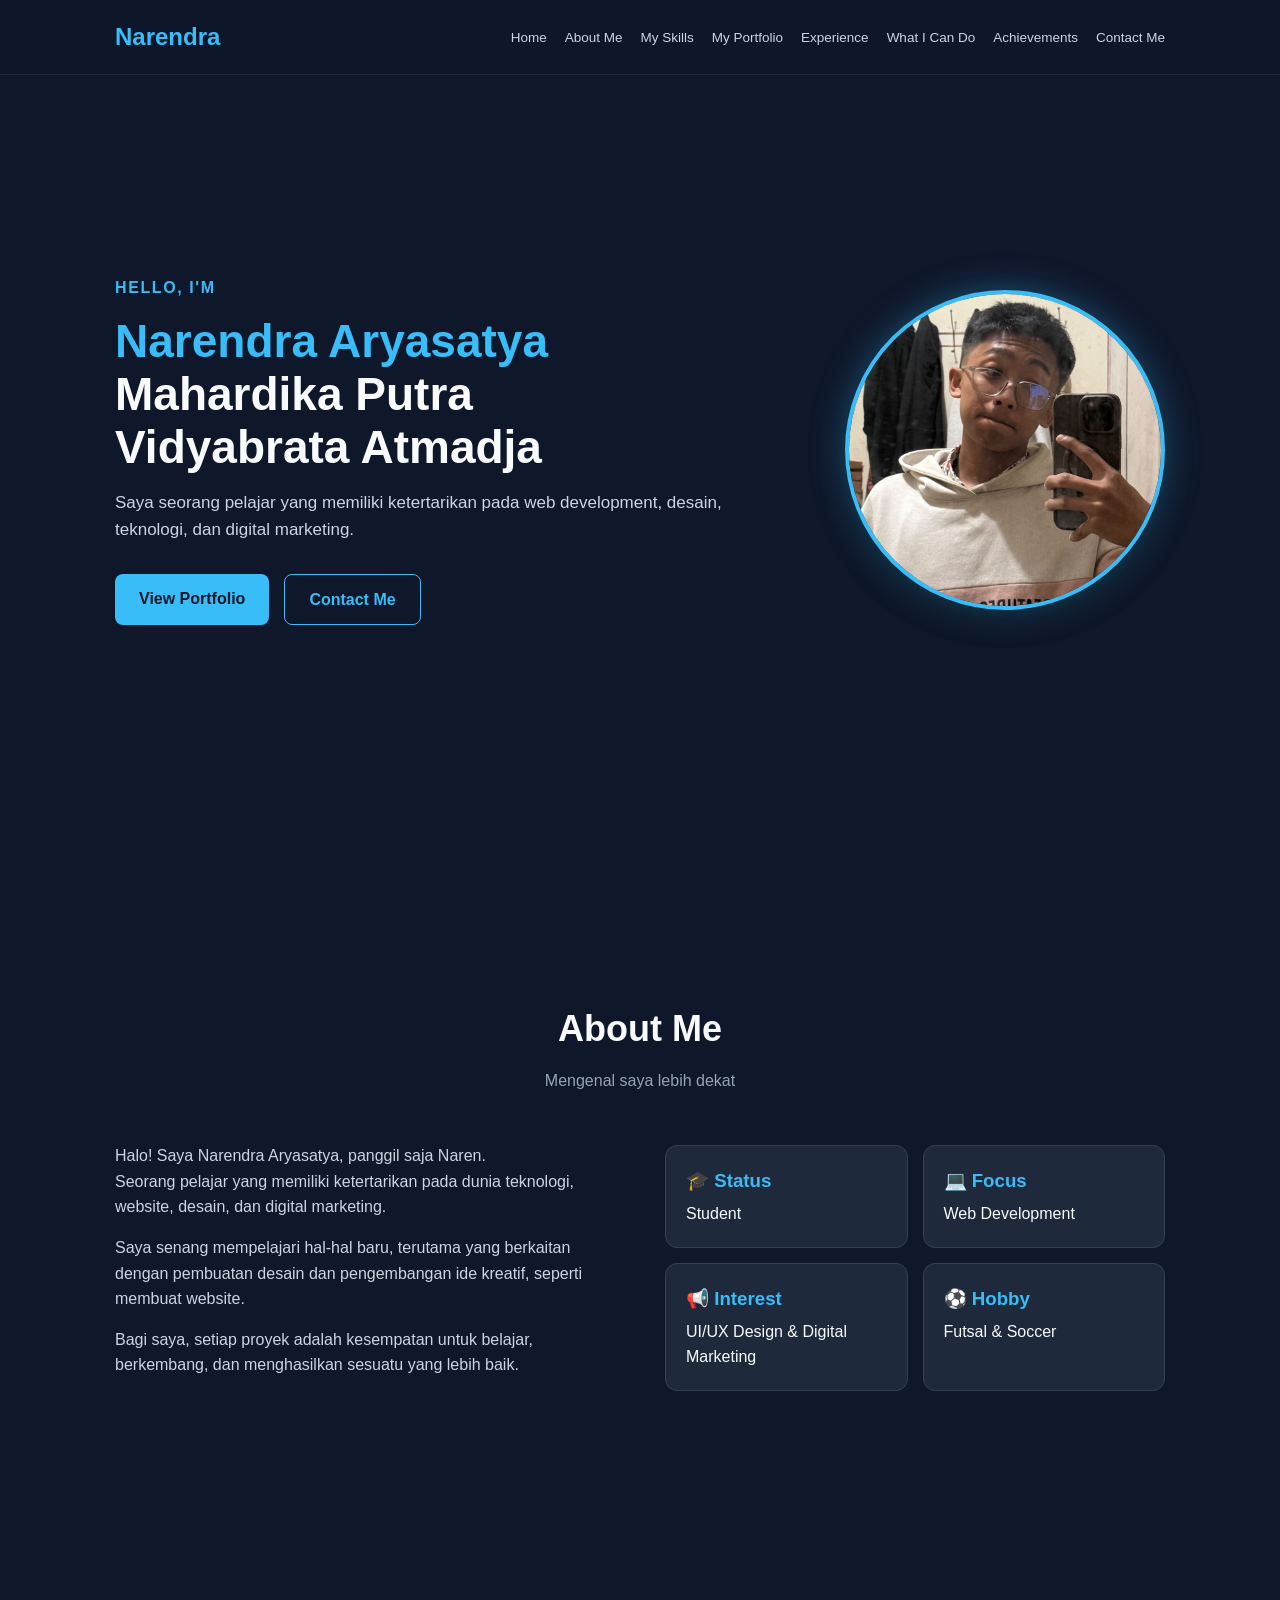
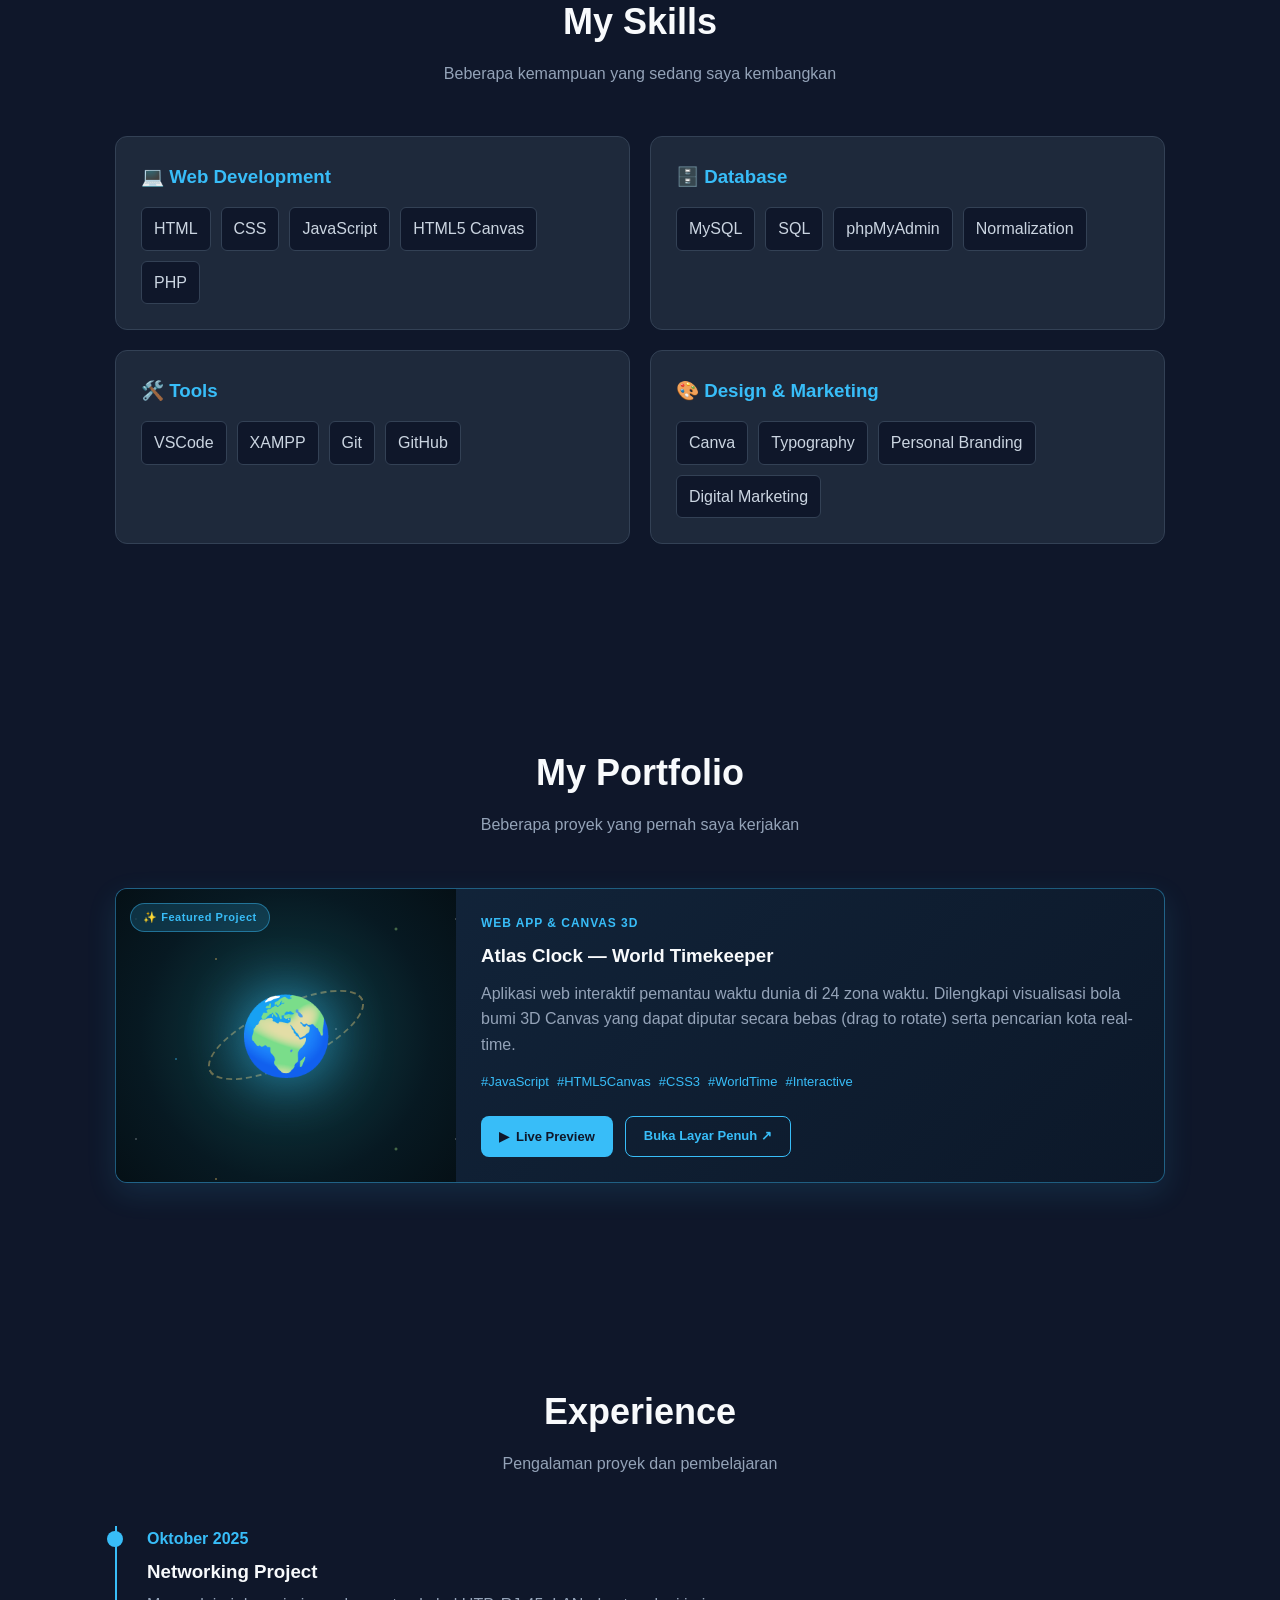
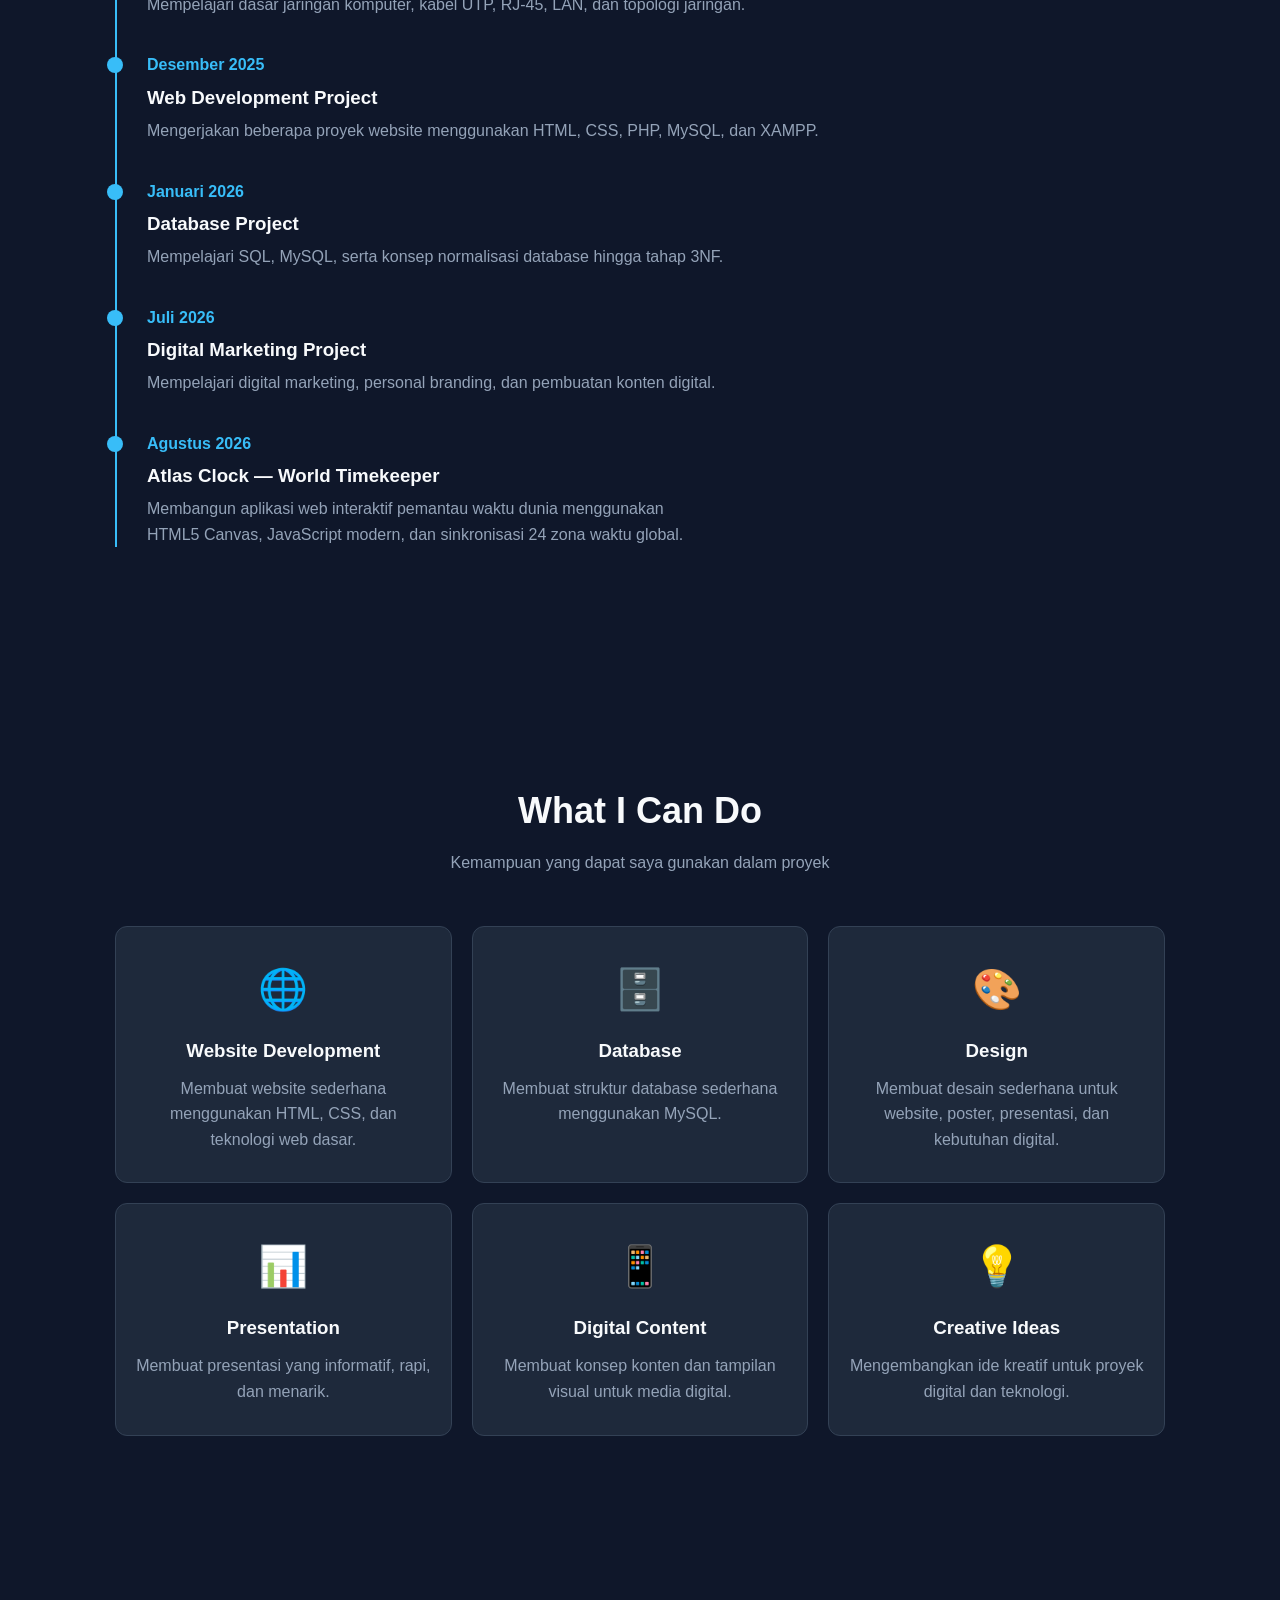
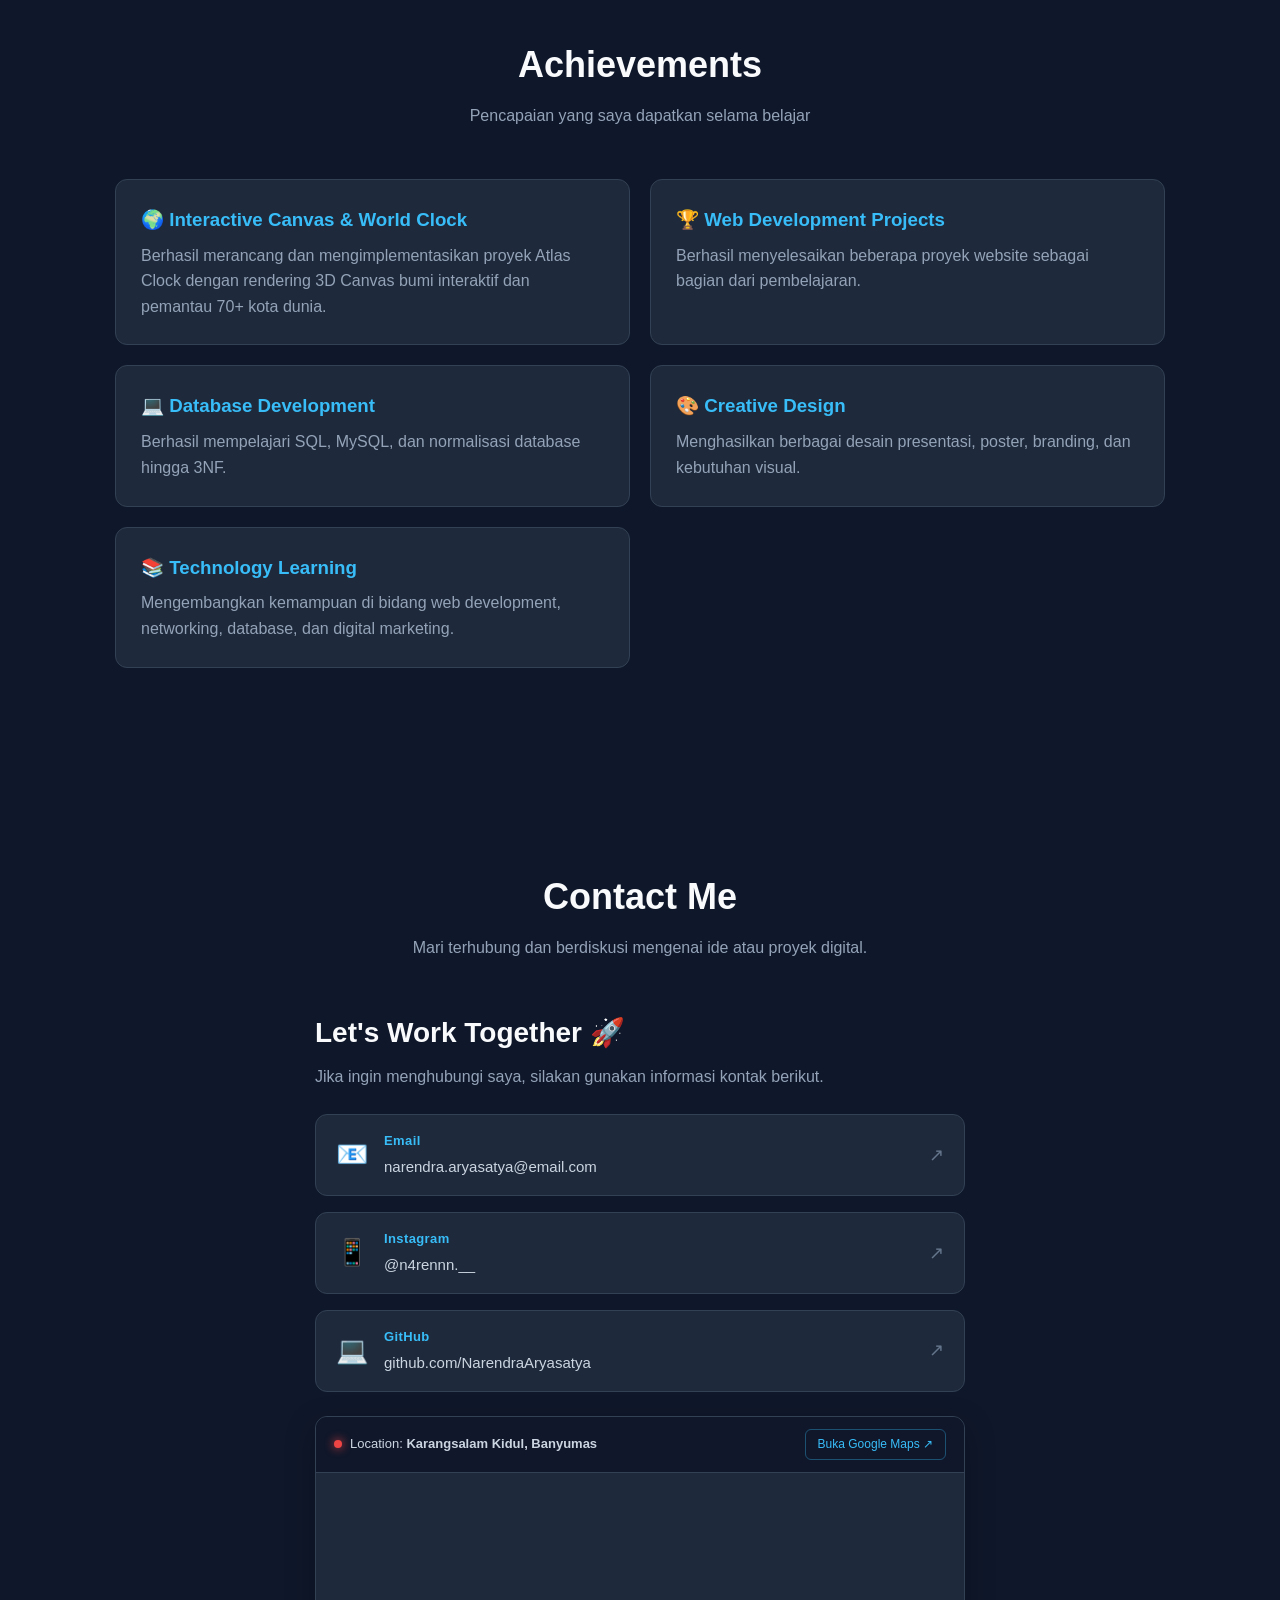
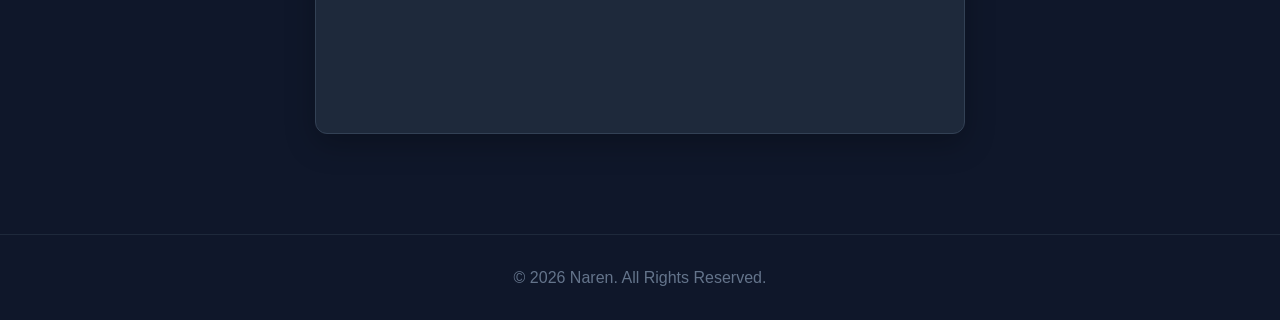
==== index.html @ a839ea4d "Upload website" ====
<!DOCTYPE html>
<html lang="id">

<head>
    <meta charset="UTF-8">
    <meta name="viewport" content="width=device-width, initial-scale=1.0">

    <title>Narendra | Portfolio</title>

    <!-- CSS -->
    <link rel="stylesheet" href="style.css">
</head>

<body>

    <!-- NAVBAR -->
    <header>
        <nav>
            <div class="logo">Narendra</div>

            <ul class="nav-links">
                <li><a href="#home">Home</a></li>
                <li><a href="#about">About Me</a></li>
                <li><a href="#skills">My Skills</a></li>
                <li><a href="#portfolio">My Portfolio</a></li>
                <li><a href="#experience">Experience</a></li>
                <li><a href="#services">What I Can Do</a></li>
                <li><a href="#achievements">Achievements</a></li>
                <li><a href="#contact">Contact Me</a></li>
            </ul>
        </nav>
    </header>


    <!-- HOME -->
    <section id="home">

        <div class="home-container">

            <div class="home-content">

                <span>HELLO, I'M</span>

                <h1>
                    <strong>Narendra Aryasatya</strong><br>
                    Mahardika Putra<br>
                    Vidyabrata Atmadja
                </h1>

                <p>
                    Saya seorang pelajar yang memiliki ketertarikan
                    pada web development, desain, teknologi,
                    dan digital marketing.
                </p>

                <div class="buttons">

                    <a href="#portfolio" class="btn btn-primary">
                        View Portfolio
                    </a>

                    <a href="#contact" class="btn btn-outline">
                        Contact Me
                    </a>

                </div>

            </div>

            <div class="home-image">
                <div class="image-wrapper">
                    <img src="narennn.jpeg" alt="Foto Profil Narendra Aryasatya" class="profile-photo">
                    <div class="photo-glow"></div>
                </div>
            </div>

        </div>

    </section>


    <!-- ABOUT ME -->
    <section id="about">

        <div class="section-title">
            <h2>About Me</h2>
            <p>Mengenal saya lebih dekat</p>
        </div>

        <div class="about-container">

            <div class="about-text">

                <p>
                    Halo! Saya Narendra Aryasatya, panggil saja Naren.<br>
                    Seorang pelajar yang
                    memiliki ketertarikan pada dunia teknologi,
                    website, desain, dan digital marketing.
                </p>

                <p>
                    Saya senang mempelajari hal-hal baru,
                    terutama yang berkaitan dengan pembuatan
                    desain dan pengembangan ide kreatif,
                    seperti membuat website.
                </p>

                <p>
                    Bagi saya, setiap proyek adalah kesempatan
                    untuk belajar, berkembang, dan menghasilkan
                    sesuatu yang lebih baik.
                </p>

            </div>

            <div class="about-info">

                <div class="info-card">
                    <h3>🎓 Status</h3>
                    <p>Student</p>
                </div>

                <div class="info-card">
                    <h3>💻 Focus</h3>
                    <p>Web Development</p>
                </div>

                <div class="info-card">
                    <h3>📢 Interest</h3>
                    <p>UI/UX Design & Digital Marketing</p>
                </div>

                <div class="info-card">
                    <h3>⚽ Hobby</h3>
                    <p>Futsal & Soccer</p>
                </div>

            </div>

        </div>

    </section>


    <!-- SKILLS -->
    <section id="skills">

        <div class="section-title">
            <h2>My Skills</h2>
            <p>Beberapa kemampuan yang sedang saya kembangkan</p>
        </div>

        <div class="skills-grid">

            <div class="skill-card">
                <h3>💻 Web Development</h3>

                <div class="skill-list">
                    <span class="skill">HTML</span>
                    <span class="skill">CSS</span>
                    <span class="skill">JavaScript</span>
                    <span class="skill">HTML5 Canvas</span>
                    <span class="skill">PHP</span>
                </div>
            </div>

            <div class="skill-card">
                <h3>🗄️ Database</h3>

                <div class="skill-list">
                    <span class="skill">MySQL</span>
                    <span class="skill">SQL</span>
                    <span class="skill">phpMyAdmin</span>
                    <span class="skill">Normalization</span>
                </div>
            </div>

            <div class="skill-card">
                <h3>🛠️ Tools</h3>

                <div class="skill-list">
                    <span class="skill">VSCode</span>
                    <span class="skill">XAMPP</span>
                    <span class="skill">Git</span>
                    <span class="skill">GitHub</span>
                </div>
            </div>

            <div class="skill-card">
                <h3>🎨 Design & Marketing</h3>

                <div class="skill-list">
                    <span class="skill">Canva</span>
                    <span class="skill">Typography</span>
                    <span class="skill">Personal Branding</span>
                    <span class="skill">Digital Marketing</span>
                </div>
            </div>

        </div>

    </section>


    <!-- PORTFOLIO -->
    <section id="portfolio">

        <div class="section-title">
            <h2>My Portfolio</h2>
            <p>Beberapa proyek yang pernah saya kerjakan</p>
        </div>

        <div class="portfolio-grid">

            <div class="project-card featured-project">

                <div class="project-badge">✨ Featured Project</div>

                <div class="project-image globe-preview">
                    <div class="globe-stars"></div>
                    <div class="globe-orb">🌍</div>
                    <div class="globe-ring"></div>
                </div>

                <div class="project-content">

                    <div class="project-meta-pill">Web App & Canvas 3D</div>

                    <h3>Atlas Clock — World Timekeeper</h3>

                    <p>
                        Aplikasi web interaktif pemantau waktu dunia di 24 zona waktu. Dilengkapi visualisasi bola bumi
                        3D Canvas yang dapat diputar secara bebas (drag to rotate) serta pencarian kota real-time.
                    </p>

                    <div class="tags">
                        <span class="tag">#JavaScript</span>
                        <span class="tag">#HTML5Canvas</span>
                        <span class="tag">#CSS3</span>
                        <span class="tag">#WorldTime</span>
                        <span class="tag">#Interactive</span>
                    </div>

                    <div class="project-actions">
                        <button type="button" class="btn btn-sm btn-primary open-preview-btn"
                            data-url="projects/atlas-clock/index.html">
                            <span>▶</span> Live Preview
                        </button>
                        <a href="projects/atlas-clock/index.html" target="_blank" class="btn btn-sm btn-outline">
                            Buka Layar Penuh ↗
                        </a>
                    </div>

                </div>

            </div>

        </div>

    </section>


    <!-- EXPERIENCE -->
    <section id="experience">

        <div class="section-title">
            <h2>Experience</h2>
            <p>Pengalaman proyek dan pembelajaran</p>
        </div>

        <div class="timeline">

            <div class="timeline-item">

                <span>Oktober 2025</span>

                <h3>Networking Project</h3>

                <p>
                    Mempelajari dasar jaringan komputer,
                    kabel UTP, RJ-45, LAN, dan topologi
                    jaringan.
                </p>

            </div>


            <div class="timeline-item">

                <span>Desember 2025</span>

                <h3>Web Development Project</h3>

                <p>
                    Mengerjakan beberapa proyek website
                    menggunakan HTML, CSS, PHP, MySQL,
                    dan XAMPP.
                </p>

            </div>

            <div class="timeline-item">

                <span>Januari 2026</span>

                <h3>Database Project</h3>

                <p>
                    Mempelajari SQL, MySQL, serta konsep
                    normalisasi database hingga tahap 3NF.
                </p>

            </div>

            <div class="timeline-item">

                <span>Juli 2026</span>

                <h3>Digital Marketing Project</h3>

                <p>
                    Mempelajari digital marketing,
                    personal branding, dan pembuatan
                    konten digital.
                </p>

            </div>

            <div class="timeline-item">

                <span>Agustus 2026</span>

                <h3>Atlas Clock — World Timekeeper</h3>

                <p>
                    Membangun aplikasi web interaktif pemantau waktu dunia menggunakan<br>
                    HTML5 Canvas, JavaScript modern,
                    dan sinkronisasi 24 zona waktu global.
                </p>

            </div>

        </div>

    </section>


    <!-- SERVICES -->
    <section id="services">

        <div class="section-title">
            <h2>What I Can Do</h2>
            <p>Kemampuan yang dapat saya gunakan dalam proyek</p>
        </div>

        <div class="services-grid">

            <div class="service-card">
                <div class="service-icon">🌐</div>
                <h3>Website Development</h3>

                <p>
                    Membuat website sederhana menggunakan
                    HTML, CSS, dan teknologi web dasar.
                </p>
            </div>

            <div class="service-card">
                <div class="service-icon">🗄️</div>
                <h3>Database</h3>

                <p>
                    Membuat struktur database sederhana
                    menggunakan MySQL.
                </p>
            </div>

            <div class="service-card">
                <div class="service-icon">🎨</div>
                <h3>Design</h3>

                <p>
                    Membuat desain sederhana untuk website,
                    poster, presentasi, dan kebutuhan digital.
                </p>
            </div>

            <div class="service-card">
                <div class="service-icon">📊</div>
                <h3>Presentation</h3>

                <p>
                    Membuat presentasi yang informatif,
                    rapi, dan menarik.
                </p>
            </div>

            <div class="service-card">
                <div class="service-icon">📱</div>
                <h3>Digital Content</h3>

                <p>
                    Membuat konsep konten dan tampilan
                    visual untuk media digital.
                </p>
            </div>

            <div class="service-card">
                <div class="service-icon">💡</div>
                <h3>Creative Ideas</h3>

                <p>
                    Mengembangkan ide kreatif untuk
                    proyek digital dan teknologi.
                </p>
            </div>

        </div>

    </section>


    <!-- ACHIEVEMENTS -->
    <section id="achievements">

        <div class="section-title">
            <h2>Achievements</h2>
            <p>Pencapaian yang saya dapatkan selama belajar</p>
        </div>

        <div class="achievement-grid">

            <div class="achievement-card">
                <h3>🌍 Interactive Canvas & World Clock</h3>

                <p>
                    Berhasil merancang dan mengimplementasikan proyek Atlas Clock dengan rendering 3D Canvas bumi
                    interaktif dan pemantau 70+ kota dunia.
                </p>
            </div>

            <div class="achievement-card">
                <h3>🏆 Web Development Projects</h3>

                <p>
                    Berhasil menyelesaikan beberapa proyek
                    website sebagai bagian dari pembelajaran.
                </p>
            </div>

            <div class="achievement-card">
                <h3>💻 Database Development</h3>

                <p>
                    Berhasil mempelajari SQL, MySQL,
                    dan normalisasi database hingga 3NF.
                </p>
            </div>

            <div class="achievement-card">
                <h3>🎨 Creative Design</h3>

                <p>
                    Menghasilkan berbagai desain presentasi,
                    poster, branding, dan kebutuhan visual.
                </p>
            </div>

            <div class="achievement-card">
                <h3>📚 Technology Learning</h3>

                <p>
                    Mengembangkan kemampuan di bidang web
                    development, networking, database,
                    dan digital marketing.
                </p>
            </div>

        </div>

    </section>



    <!-- CONTACT -->
    <section id="contact">

        <div class="section-title">

            <h2>Contact Me</h2>

            <p>
                Mari terhubung dan berdiskusi mengenai
                ide atau proyek digital.
            </p>

        </div>

        <div class="contact-container">

            <div class="contact-info">

                <h2>Let's Work Together 🚀</h2>

                <p>
                    Jika ingin menghubungi saya, silakan
                    gunakan informasi kontak berikut.
                </p>

                <a href="mailto:narendra.aryasatya@email.com" class="contact-item"
                    title="Kirim Email ke narendra.aryasatya@email.com">
                    <div class="contact-icon">📧</div>
                    <div class="contact-details">
                        <strong>Email</strong>
                        <p>narendra.aryasatya@email.com</p>
                    </div>
                    <span class="contact-arrow">↗</span>
                </a>

                <a href="https://instagram.com/n4rennn.__" target="_blank" rel="noopener noreferrer"
                    class="contact-item" title="Buka Profil Instagram @n4rennn.__">
                    <div class="contact-icon">📱</div>
                    <div class="contact-details">
                        <strong>Instagram</strong>
                        <p>@n4rennn.__</p>
                    </div>
                    <span class="contact-arrow">↗</span>
                </a>

                <a href="https://github.com/NarendraAryasatya" target="_blank" rel="noopener noreferrer"
                    class="contact-item" title="Buka Profil GitHub NarendraAryasatya">
                    <div class="contact-icon">💻</div>
                    <div class="contact-details">
                        <strong>GitHub</strong>
                        <p>github.com/NarendraAryasatya</p>
                    </div>
                    <span class="contact-arrow">↗</span>
                </a>

                <!-- <a href="https://maps.google.com/?q=Karangsalam+Kidul,+Kedungbanteng,+Banyumas,+Jawa+Tengah"
                    target="_blank" rel="noopener noreferrer" class="contact-item"
                    title="Buka Lokasi Presisi di Google Maps">
                    <div class="contact-icon">📍</div>
                    <div class="contact-details">
                        <strong>Location</strong>
                        <p>Karangsalam Kidul, Kedungbanteng, Banyumas, Jawa Tengah, Indonesia</p>
                    </div>
                    <span class="contact-arrow">↗</span>
                </a> -->

                <!-- PETA INTERAKTIF GOOGLE MAPS -->
                <div class="map-card">
                    <div class="map-header">
                        <div class="map-title">
                            <span class="map-pin-pulse"></span>
                            <span>Location: <strong>Karangsalam Kidul, Banyumas</strong></span>
                        </div>
                        <a href="https://maps.google.com/?q=Karangsalam+Kidul,+Kedungbanteng,+Banyumas,+Jawa+Tengah"
                            target="_blank" rel="noopener noreferrer" class="map-link-btn"
                            title="Buka langsung di aplikasi Google Maps">
                            Buka Google Maps ↗
                        </a>
                    </div>
                    <div class="map-wrapper">
                        <iframe
                            src="https://maps.google.com/maps?q=Karangsalam+Kidul,+Kedungbanteng,+Banyumas,+Jawa+Tengah&t=&z=15&ie=UTF8&iwloc=&output=embed"
                            width="100%" height="260" style="border:0;" allowfullscreen="" loading="lazy"
                            referrerpolicy="no-referrer-when-downgrade"
                            title="Peta Interaktif Karangsalam Kidul, Banyumas">
                        </iframe>
                    </div>
                </div>

            </div>

        </div>

    </section>


    <!-- MODAL LIVE PREVIEW ATLAS CLOCK -->
    <div id="projectModal" class="project-modal" aria-hidden="true">
        <div class="modal-backdrop" id="modalBackdrop"></div>
        <div class="modal-dialog">
            <div class="modal-header">
                <div class="modal-title">
                    <span class="modal-live-dot"></span>
                    <span class="modal-title-text"><strong>Atlas Clock</strong> — Interactive Live Preview</span>
                </div>
                <div class="modal-controls">
                    <a href="projects/atlas-clock/index.html" target="_blank" class="modal-link-btn"
                        title="Buka website di tab baru">
                        Buka Tab Penuh ↗
                    </a>
                    <button type="button" class="modal-close-btn" id="modalCloseBtn"
                        aria-label="Tutup preview">&times;</button>
                </div>
            </div>
            <div class="modal-body">
                <div class="modal-loader" id="modalLoader">
                    <div class="spinner"></div>
                    <p>Memuat Atlas Clock...</p>
                </div>
                <iframe id="modalIframe" title="Atlas Clock Live Preview" allow="fullscreen"></iframe>
            </div>
        </div>
    </div>


    <!-- FOOTER -->
    <footer>

        <p>
            © 2026 Naren. All Rights Reserved.
        </p>

    </footer>


    <!-- JAVASCRIPT -->
    <script src="script.js"></script>

</body>

</html>
---- style.css ----
/* =========================
   RESET
========================= */

* {
    margin: 0;
    padding: 0;
    box-sizing: border-box;
    scroll-behavior: smooth;
}

body {
    font-family: Arial, Helvetica, sans-serif;
    background: #0f172a;
    color: #f8fafc;
    line-height: 1.6;
}

a {
    text-decoration: none;
    color: inherit;
}


/* =========================
   NAVBAR
========================= */

header {
    position: fixed;
    top: 0;
    width: 100%;
    z-index: 1000;

    background: rgba(15, 23, 42, 0.9);
    backdrop-filter: blur(10px);

    border-bottom: 1px solid #1e293b;
}

nav {
    max-width: 1100px;
    margin: auto;
    padding: 18px 25px;

    display: flex;
    justify-content: space-between;
    align-items: center;
}

.logo {
    font-size: 24px;
    font-weight: bold;
    color: #38bdf8;
}

.nav-links {
    display: flex;
    gap: 18px;
    list-style: none;
    align-items: center;
}

.nav-links a {
    color: #cbd5e1;
    transition: 0.3s;
    font-size: 13.5px;
    white-space: nowrap;
}

.nav-links a:hover {
    color: #38bdf8;
}


/* =========================
   GENERAL
========================= */

section {
    max-width: 1100px;
    margin: auto;
    padding: 100px 25px;
}

.section-title {
    text-align: center;
    margin-bottom: 50px;
}

.section-title h2 {
    font-size: 36px;
    margin-bottom: 10px;
}

.section-title p {
    color: #94a3b8;
}


/* =========================
   HOME
========================= */

#home {
    min-height: 100vh;
    display: flex;
    align-items: center;
}

.home-container {
    width: 100%;
    display: flex;
    align-items: center;
    justify-content: space-between;
    gap: 60px;
}

.home-content {
    flex: 1;
    max-width: 620px;
}

.home-content span {
    color: #38bdf8;
    font-weight: bold;
    letter-spacing: 0.1em;
}

.home-content h1 {
    font-size: 46px;
    line-height: 1.15;
    margin: 15px 0;
}

.home-content h1 strong {
    color: #38bdf8;
}

.home-content p {
    color: #cbd5e1;
    font-size: 17px;
    margin-bottom: 30px;
}

.home-image {
    display: flex;
    justify-content: center;
    align-items: center;
    position: relative;
    flex-shrink: 0;
}

.image-wrapper {
    position: relative;
    width: 320px;
    height: 320px;
}

.profile-photo {
    width: 100%;
    height: 100%;
    border-radius: 50%;
    object-fit: cover;
    object-position: center 15%;
    border: 4px solid #38bdf8;
    box-shadow: 0 0 35px rgba(56, 189, 248, 0.35), 0 10px 25px rgba(0, 0, 0, 0.5);
    position: relative;
    z-index: 2;
    transition: transform 0.4s ease, box-shadow 0.4s ease;
    animation: floatImage 4s ease-in-out infinite;
}

.profile-photo:hover {
    transform: scale(1.03);
    box-shadow: 0 0 50px rgba(56, 189, 248, 0.55), 0 15px 35px rgba(0, 0, 0, 0.6);
}

.photo-glow {
    position: absolute;
    inset: -12px;
    border-radius: 50%;
    background: radial-gradient(circle, rgba(56, 189, 248, 0.3) 0%, rgba(56, 189, 248, 0.05) 60%, transparent 70%);
    z-index: 1;
    animation: pulseGlow 3s ease-in-out infinite alternate;
}

@keyframes floatImage {
    0%, 100% {
        transform: translateY(0);
    }
    50% {
        transform: translateY(-10px);
    }
}

@keyframes pulseGlow {
    0% {
        transform: scale(0.95);
        opacity: 0.6;
    }
    100% {
        transform: scale(1.1);
        opacity: 1;
    }
}

.buttons {
    display: flex;
    gap: 15px;
}

.btn {
    padding: 12px 24px;
    border-radius: 8px;
    font-weight: bold;
    transition: 0.3s;

    display: inline-block;
}

.btn-primary {
    background: #38bdf8;
    color: #0f172a;
}

.btn-primary:hover {
    background: #7dd3fc;
    transform: translateY(-3px);
}

.btn-outline {
    border: 1px solid #38bdf8;
    color: #38bdf8;
}

.btn-outline:hover {
    background: #38bdf8;
    color: #0f172a;
}


/* =========================
   ABOUT
========================= */

.about-container {
    display: grid;
    grid-template-columns: 1fr 1fr;
    gap: 50px;
    align-items: center;
}

.about-text p {
    color: #cbd5e1;
    margin-bottom: 15px;
}

.about-info {
    display: grid;
    grid-template-columns: 1fr 1fr;
    gap: 15px;
}

.info-card {
    background: #1e293b;
    padding: 20px;
    border-radius: 12px;
    border: 1px solid #334155;
}

.info-card h3 {
    color: #38bdf8;
    margin-bottom: 5px;
}


/* =========================
   SKILLS
========================= */

.skills-grid {
    display: grid;
    grid-template-columns: repeat(2, 1fr);
    gap: 20px;
}

.skill-card {
    background: #1e293b;
    padding: 25px;
    border-radius: 12px;
    border: 1px solid #334155;
}

.skill-card h3 {
    color: #38bdf8;
    margin-bottom: 15px;
}

.skill-list {
    display: flex;
    flex-wrap: wrap;
    gap: 10px;
}

.skill {
    background: #0f172a;
    border: 1px solid #334155;
    padding: 8px 12px;
    border-radius: 6px;
    color: #cbd5e1;
}


/* =========================
   PORTFOLIO
========================= */

.portfolio-grid {
    display: grid;
    grid-template-columns: repeat(2, 1fr);
    gap: 25px;
}

.project-card {
    background: #1e293b;
    border-radius: 12px;
    overflow: hidden;
    border: 1px solid #334155;
    transition: 0.3s;
    position: relative;
    display: flex;
    flex-direction: column;
}

.project-card:hover {
    transform: translateY(-7px);
    border-color: #38bdf8;
    box-shadow: 0 12px 30px rgba(0, 0, 0, 0.3);
}

/* Featured Project Card (Atlas Clock) */
.featured-project {
    grid-column: 1 / -1;
    background: linear-gradient(135deg, #13273e 0%, #0c1829 100%);
    border: 1px solid rgba(56, 189, 248, 0.4);
    box-shadow: 0 10px 30px rgba(56, 189, 248, 0.12);
}

@media (min-width: 769px) {
    .featured-project {
        display: grid;
        grid-template-columns: 340px 1fr;
    }
}

.featured-project:hover {
    border-color: #7dd3fc;
    box-shadow: 0 16px 40px rgba(56, 189, 248, 0.22);
}

.project-badge {
    position: absolute;
    top: 14px;
    left: 14px;
    z-index: 5;
    background: rgba(56, 189, 248, 0.18);
    color: #38bdf8;
    border: 1px solid rgba(56, 189, 248, 0.45);
    border-radius: 9999px;
    padding: 5px 12px;
    font-size: 11px;
    font-weight: bold;
    letter-spacing: 0.05em;
    backdrop-filter: blur(8px);
}

.project-meta-pill {
    display: inline-block;
    color: #38bdf8;
    font-size: 12px;
    font-weight: 600;
    text-transform: uppercase;
    letter-spacing: 0.08em;
    margin-bottom: 8px;
}

.project-image {
    height: 180px;
    background: #334155;
    display: flex;
    justify-content: center;
    align-items: center;
    font-size: 50px;
}

.globe-preview {
    height: 100%;
    min-height: 200px;
    position: relative;
    overflow: hidden;
    background: radial-gradient(circle at center, #114249 0%, #071922 65%, #051016 100%);
    display: flex;
    align-items: center;
    justify-content: center;
}

.globe-stars {
    position: absolute;
    inset: 0;
    background-image: 
        radial-gradient(1px 1px at 20px 30px, #ffffff, rgba(0,0,0,0)),
        radial-gradient(1.5px 1.5px at 100px 70px, #e5bc68, rgba(0,0,0,0)),
        radial-gradient(1px 1px at 220px 140px, #ffffff, rgba(0,0,0,0)),
        radial-gradient(2px 2px at 280px 40px, #91c878, rgba(0,0,0,0)),
        radial-gradient(1.5px 1.5px at 60px 170px, #38bdf8, rgba(0,0,0,0));
    background-size: 320px 220px;
    opacity: 0.7;
}

.globe-orb {
    font-size: 76px;
    filter: drop-shadow(0 0 30px rgba(56, 189, 248, 0.7));
    z-index: 2;
    animation: floatGlobe 4s ease-in-out infinite;
    user-select: none;
}

.globe-ring {
    position: absolute;
    width: 170px;
    height: 60px;
    border: 2px dashed rgba(229, 188, 104, 0.45);
    border-radius: 50%;
    transform: rotate(-25deg);
    animation: spinRing 16s linear infinite;
    pointer-events: none;
}

@keyframes floatGlobe {
    0%, 100% { transform: translateY(0) rotate(0deg); }
    50% { transform: translateY(-8px) rotate(4deg); }
}

@keyframes spinRing {
    0% { transform: rotate(-25deg) rotateZ(0deg); }
    100% { transform: rotate(-25deg) rotateZ(360deg); }
}

.project-content {
    padding: 25px;
    display: flex;
    flex-direction: column;
    justify-content: center;
}

.project-content h3 {
    margin-bottom: 10px;
}

.project-content p {
    color: #94a3b8;
    margin-bottom: 15px;
}

.tags {
    display: flex;
    flex-wrap: wrap;
    gap: 8px;
    margin-bottom: 5px;
}

.tag {
    color: #38bdf8;
    font-size: 13px;
}

.project-actions {
    display: flex;
    gap: 12px;
    margin-top: 18px;
    flex-wrap: wrap;
}

.btn-sm {
    padding: 9px 18px;
    font-size: 13px;
    display: inline-flex;
    align-items: center;
    gap: 7px;
    cursor: pointer;
}

/* =========================
   PROJECT MODAL (PREVIEW)
========================= */

body.modal-open {
    overflow: hidden;
}

.project-modal {
    position: fixed;
    top: 0;
    left: 0;
    width: 100vw;
    height: 100vh;
    z-index: 3000;
    display: flex;
    align-items: center;
    justify-content: center;
    padding: 20px;
    opacity: 0;
    visibility: hidden;
    transition: opacity 0.25s ease, visibility 0.25s ease;
}

.project-modal.active {
    opacity: 1;
    visibility: visible;
}

.modal-backdrop {
    position: absolute;
    inset: 0;
    background: rgba(8, 15, 26, 0.85);
    backdrop-filter: blur(8px);
    cursor: pointer;
}

.modal-dialog {
    position: relative;
    z-index: 10;
    width: 100%;
    max-width: 1120px;
    height: 88vh;
    max-height: 850px;
    background: #081415;
    border: 1px solid rgba(56, 189, 248, 0.35);
    border-radius: 14px;
    overflow: hidden;
    display: flex;
    flex-direction: column;
    box-shadow: 0 25px 60px rgba(0, 0, 0, 0.7), 0 0 30px rgba(56, 189, 248, 0.2);
    transform: scale(0.95);
    transition: transform 0.25s cubic-bezier(0.16, 1, 0.3, 1);
}

.project-modal.active .modal-dialog {
    transform: scale(1);
}

.modal-header {
    display: flex;
    align-items: center;
    justify-content: space-between;
    padding: 12px 20px;
    background: rgba(15, 23, 42, 0.95);
    border-bottom: 1px solid rgba(56, 189, 248, 0.2);
}

.modal-title {
    display: flex;
    align-items: center;
    gap: 10px;
    font-size: 14px;
    color: #f8fafc;
}

.modal-live-dot {
    width: 9px;
    height: 9px;
    border-radius: 50%;
    background: #91c878;
    box-shadow: 0 0 10px #91c878;
    display: inline-block;
    animation: pulseDot 2s infinite;
}

@keyframes pulseDot {
    0%, 100% { transform: scale(1); opacity: 1; }
    50% { transform: scale(1.3); opacity: 0.6; }
}

.modal-controls {
    display: flex;
    align-items: center;
    gap: 12px;
}

.modal-link-btn {
    font-size: 12px;
    color: #38bdf8;
    padding: 6px 14px;
    border: 1px solid rgba(56, 189, 248, 0.35);
    border-radius: 6px;
    transition: 0.2s;
    font-weight: 500;
}

.modal-link-btn:hover {
    background: rgba(56, 189, 248, 0.15);
    color: #7dd3fc;
}

.modal-close-btn {
    background: transparent;
    border: none;
    color: #94a3b8;
    font-size: 28px;
    line-height: 1;
    cursor: pointer;
    padding: 0 4px;
    transition: color 0.2s;
}

.modal-close-btn:hover {
    color: #f87171;
}

.modal-body {
    position: relative;
    flex: 1;
    width: 100%;
    height: 100%;
    background: #081415;
}

.modal-body iframe {
    width: 100%;
    height: 100%;
    border: none;
    display: block;
}

.modal-loader {
    position: absolute;
    inset: 0;
    display: flex;
    flex-direction: column;
    align-items: center;
    justify-content: center;
    gap: 14px;
    background: #081415;
    color: #94a3b8;
    font-size: 14px;
    z-index: 1;
    transition: opacity 0.3s;
    pointer-events: none;
}

.modal-loader.hidden {
    opacity: 0;
    visibility: hidden;
}

.spinner {
    width: 38px;
    height: 38px;
    border: 3px solid rgba(56, 189, 248, 0.2);
    border-top-color: #38bdf8;
    border-radius: 50%;
    animation: spin 0.8s linear infinite;
}

@keyframes spin {
    to { transform: rotate(360deg); }
}


/* =========================
   EXPERIENCE
========================= */

.timeline {
    border-left: 2px solid #38bdf8;
    padding-left: 30px;
}

.timeline-item {
    margin-bottom: 35px;
    position: relative;
}

.timeline-item::before {
    content: "";

    position: absolute;
    left: -40px;
    top: 5px;

    width: 16px;
    height: 16px;

    background: #38bdf8;
    border-radius: 50%;
}

.timeline-item span {
    color: #38bdf8;
    font-weight: bold;
}

.timeline-item h3 {
    margin: 5px 0;
}

.timeline-item p {
    color: #94a3b8;
}


/* =========================
   SERVICES
========================= */

.services-grid {
    display: grid;
    grid-template-columns: repeat(3, 1fr);
    gap: 20px;
}

.service-card {
    background: #1e293b;
    padding: 30px 20px;

    border-radius: 12px;
    border: 1px solid #334155;

    text-align: center;

    transition: 0.3s;
}

.service-card:hover {
    transform: translateY(-5px);
    border-color: #38bdf8;
}

.service-icon {
    font-size: 40px;
    margin-bottom: 15px;
}

.service-card h3 {
    margin-bottom: 10px;
}

.service-card p {
    color: #94a3b8;
}


/* =========================
   ACHIEVEMENTS
========================= */

.achievement-grid {
    display: grid;
    grid-template-columns: repeat(2, 1fr);
    gap: 20px;
}

.achievement-card {
    background: #1e293b;
    padding: 25px;

    border-radius: 12px;
    border: 1px solid #334155;
}

.achievement-card h3 {
    color: #38bdf8;
    margin-bottom: 8px;
}

.achievement-card p {
    color: #94a3b8;
}


/* =========================
   MAP CARD
========================= */

.map-card {
    margin-top: 24px;
    background: #1e293b;
    border: 1px solid #334155;
    border-radius: 12px;
    overflow: hidden;
    box-shadow: 0 10px 30px rgba(0, 0, 0, 0.25);
    transition: all 0.3s ease;
}

.map-card:hover {
    border-color: #38bdf8;
    box-shadow: 0 12px 35px rgba(56, 189, 248, 0.15);
}

.map-header {
    display: flex;
    align-items: center;
    justify-content: space-between;
    padding: 12px 18px;
    background: rgba(15, 23, 42, 0.95);
    border-bottom: 1px solid #334155;
    font-size: 13px;
    color: #cbd5e1;
    flex-wrap: wrap;
    gap: 10px;
}

.map-title {
    display: flex;
    align-items: center;
    gap: 8px;
}

.map-pin-pulse {
    width: 8px;
    height: 8px;
    border-radius: 50%;
    background: #ef4444;
    box-shadow: 0 0 10px #ef4444;
    display: inline-block;
    animation: pulsePin 2s infinite;
}

@keyframes pulsePin {
    0%, 100% { transform: scale(1); opacity: 1; }
    50% { transform: scale(1.3); opacity: 0.6; }
}

.map-link-btn {
    font-size: 12px;
    color: #38bdf8;
    padding: 5px 12px;
    border: 1px solid rgba(56, 189, 248, 0.35);
    border-radius: 6px;
    transition: all 0.2s ease;
    font-weight: 500;
}

.map-link-btn:hover {
    background: rgba(56, 189, 248, 0.15);
    color: #7dd3fc;
    border-color: #38bdf8;
}

.map-wrapper {
    position: relative;
    width: 100%;
    line-height: 0;
}

.map-wrapper iframe {
    display: block;
    width: 100%;
}


/* =========================
   CONTACT
========================= */

.contact-container {
    max-width: 650px;
    margin: 0 auto;
}

.contact-info h2 {
    font-size: 28px;
    margin-bottom: 8px;
}

.contact-info p {
    color: #94a3b8;
    margin-bottom: 25px;
}

.contact-item {
    display: flex;
    align-items: center;
    gap: 16px;
    padding: 16px 20px;
    margin-bottom: 16px;
    background: #1e293b;
    border: 1px solid #334155;
    border-radius: 12px;
    text-decoration: none;
    color: inherit;
    transition: all 0.3s ease;
    cursor: pointer;
}

.contact-item:hover {
    background: #17253a;
    border-color: #38bdf8;
    transform: translateX(6px);
    box-shadow: 0 6px 24px rgba(56, 189, 248, 0.16);
}

.contact-icon {
    font-size: 26px;
    display: flex;
    align-items: center;
    justify-content: center;
    flex-shrink: 0;
}

.contact-details {
    flex: 1;
}

.contact-details strong {
    display: block;
    color: #38bdf8;
    font-size: 13px;
    margin-bottom: 3px;
    letter-spacing: 0.03em;
}

.contact-details p {
    color: #cbd5e1;
    font-size: 15px;
    margin: 0;
    word-break: break-all;
}

.contact-arrow {
    color: #64748b;
    font-size: 18px;
    transition: all 0.3s ease;
    flex-shrink: 0;
}

.contact-item:hover .contact-arrow {
    color: #38bdf8;
    transform: translate(3px, -3px);
}

button {
    border: none;
    cursor: pointer;
    font-size: 16px;
}


/* =========================
   FOOTER
========================= */

footer {
    text-align: center;

    padding: 30px;

    border-top: 1px solid #1e293b;

    color: #64748b;
}


/* =========================
   RESPONSIVE
========================= */

@media (max-width: 1050px) {
    .nav-links {
        gap: 12px;
    }

    .nav-links a {
        font-size: 12.5px;
    }
}

@media (max-width: 900px) {

    .nav-links {
        gap: 8px;
    }

    .nav-links a {
        font-size: 11.5px;
    }

    .services-grid {
        grid-template-columns: repeat(2, 1fr);
    }
}


@media (max-width: 768px) {

    .nav-links {
        display: none;
    }

    .home-content h1 {
        font-size: 42px;
    }

    .about-container,
    .contact-container,
    .portfolio-grid,
    .skills-grid,
    .achievement-grid {
        grid-template-columns: 1fr;
    }

    .services-grid {
        grid-template-columns: 1fr;
    }

    section {
        padding: 80px 20px;
    }
}
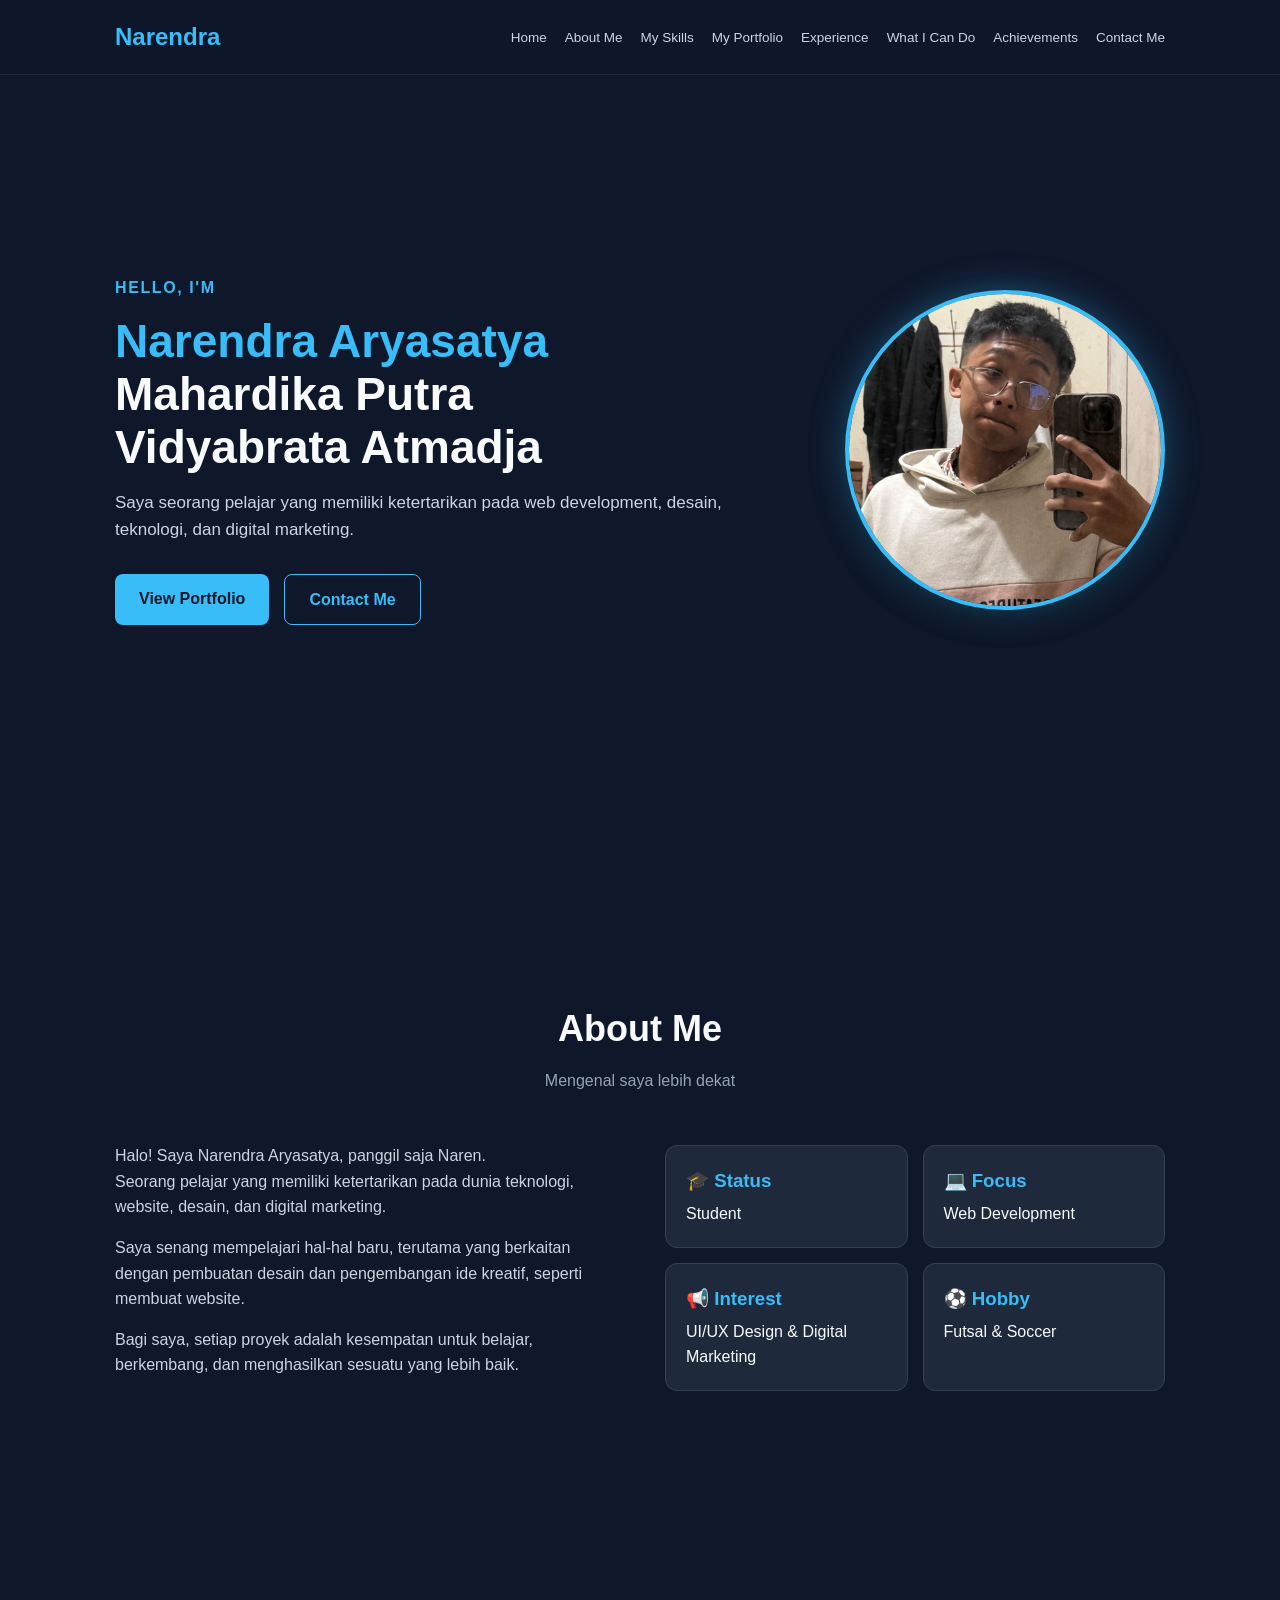
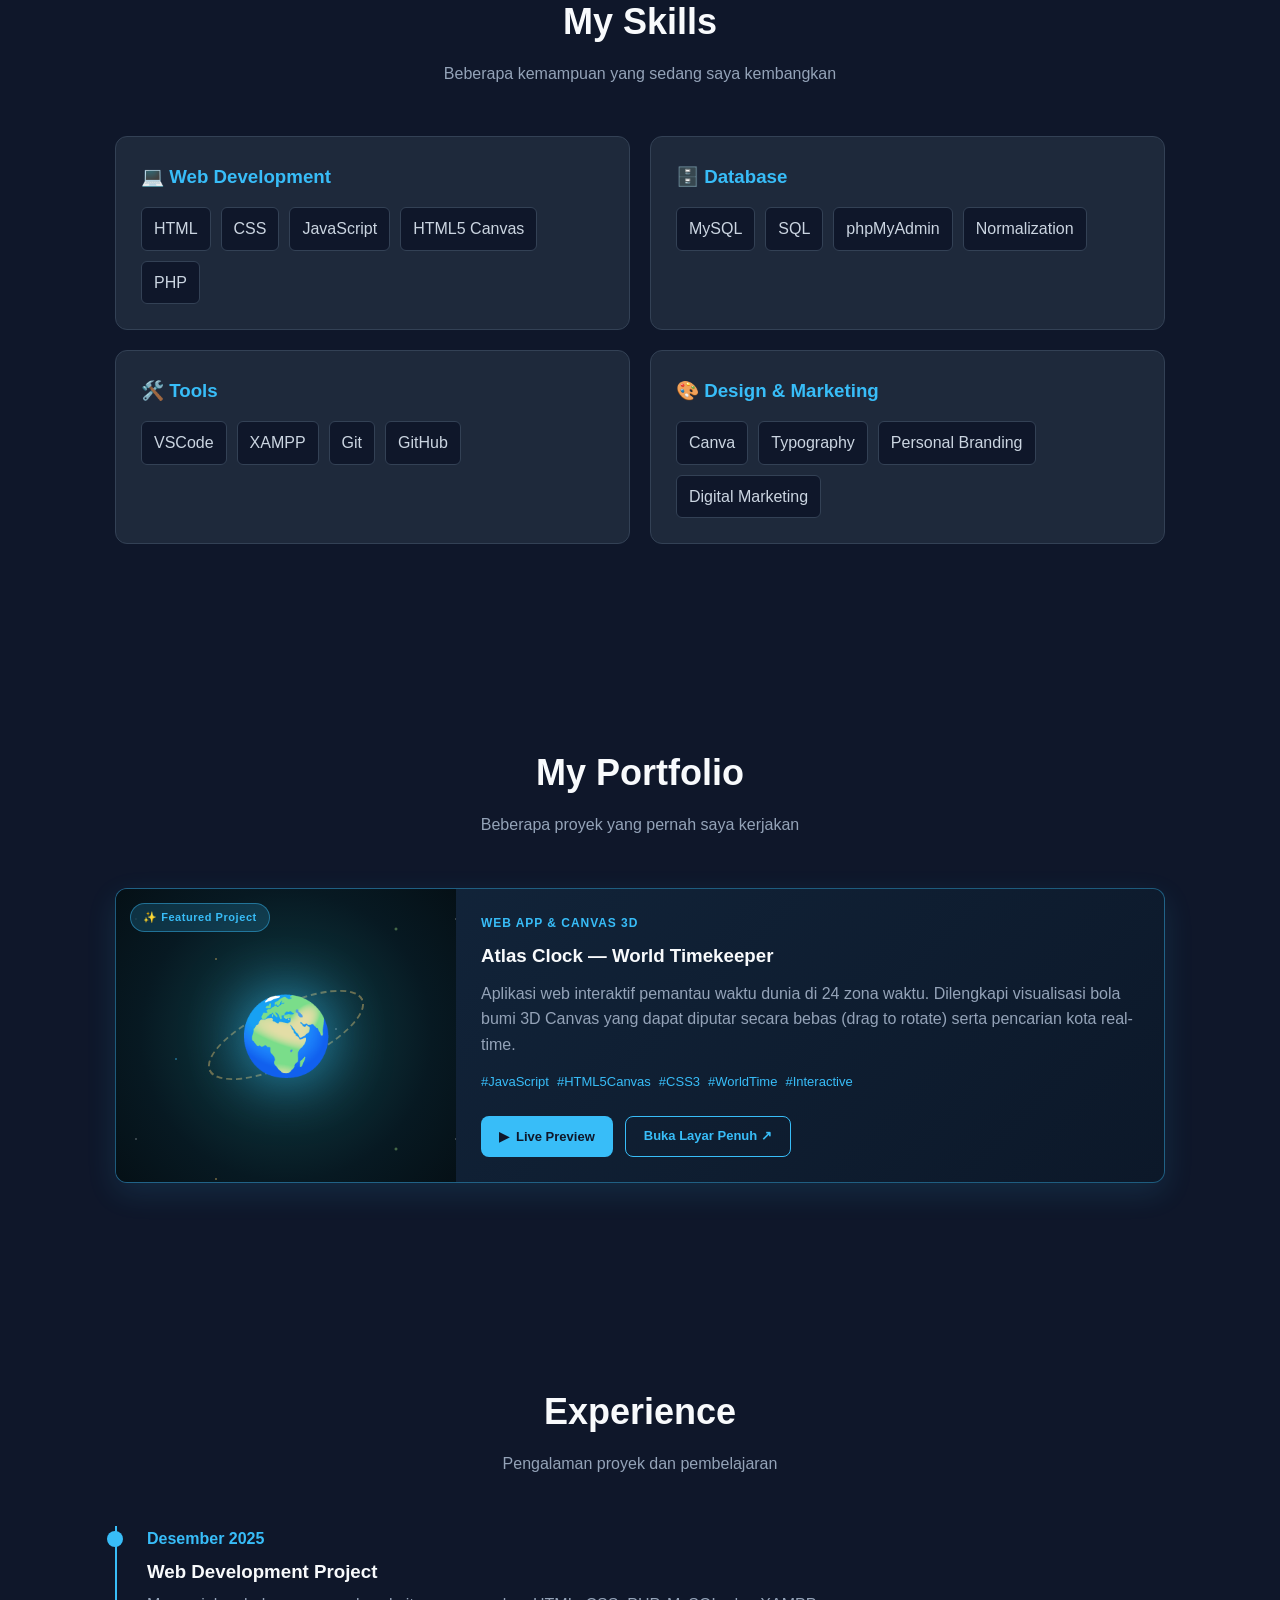
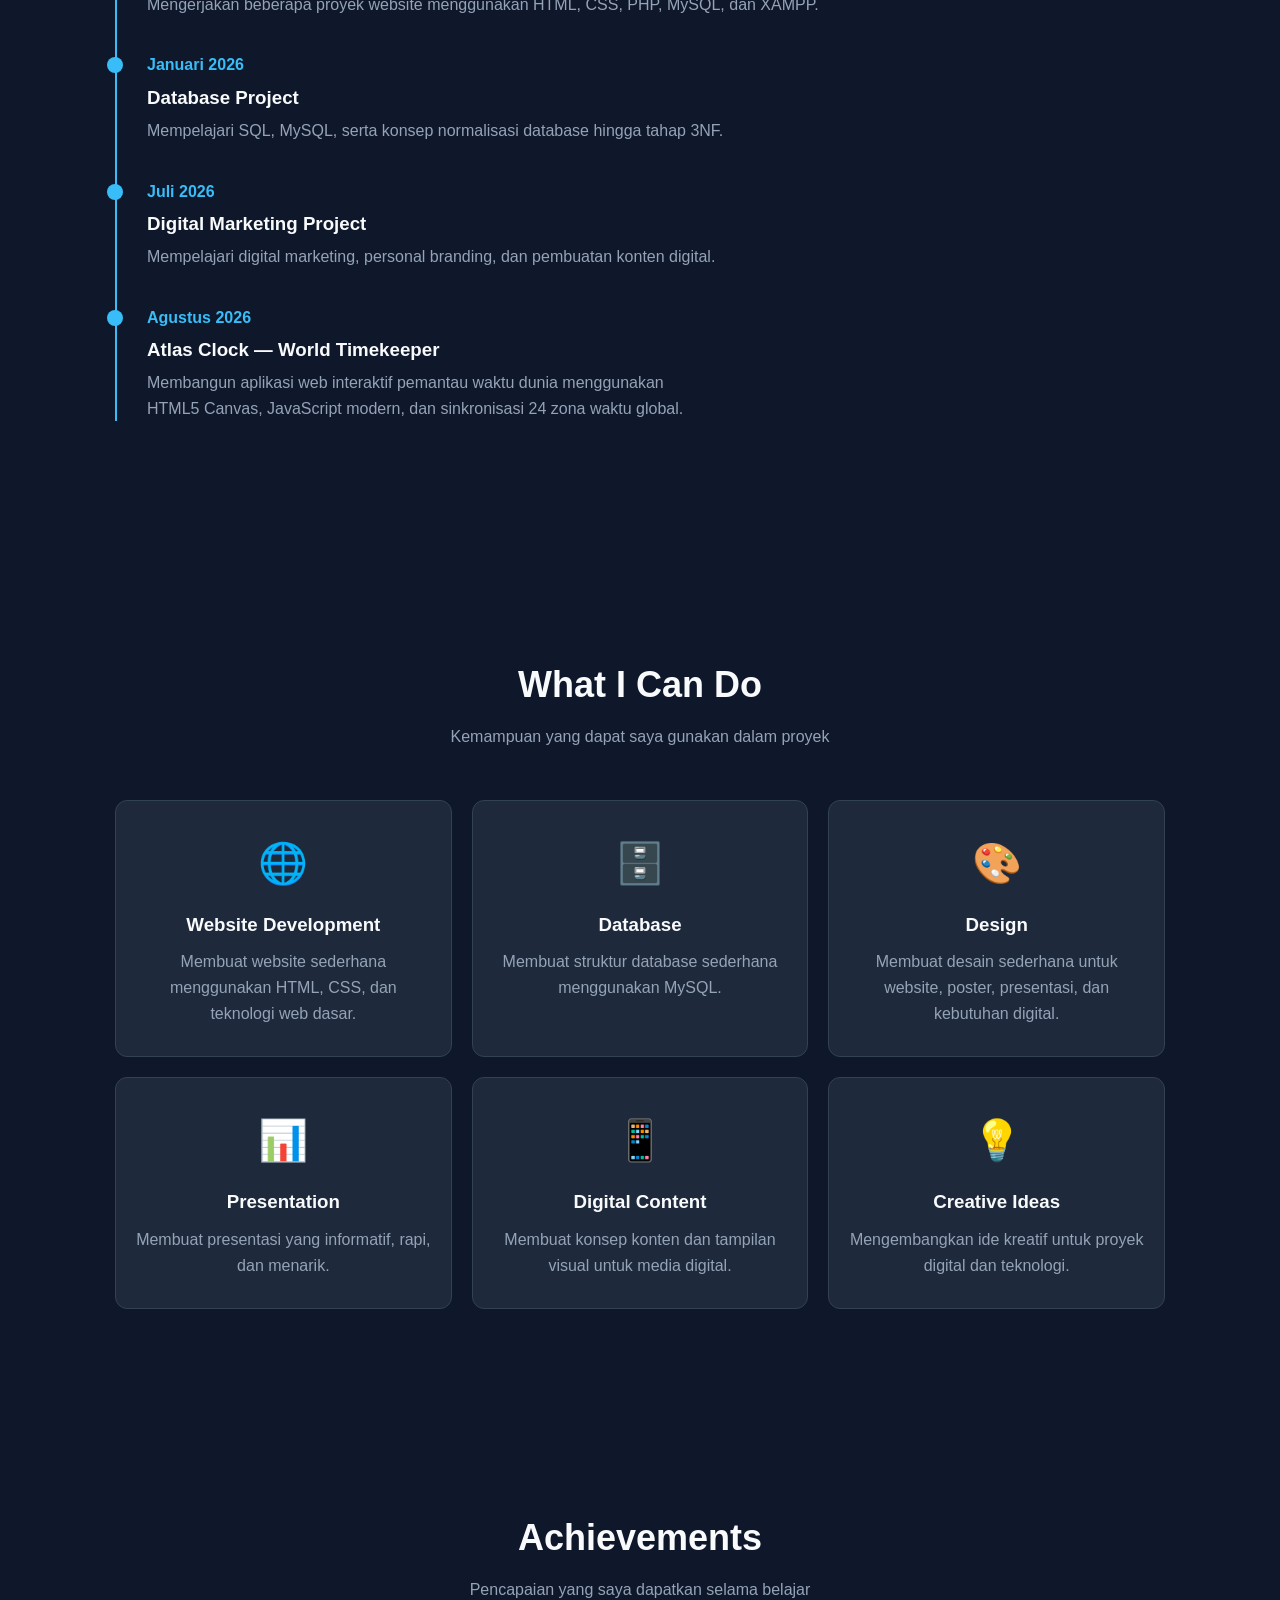
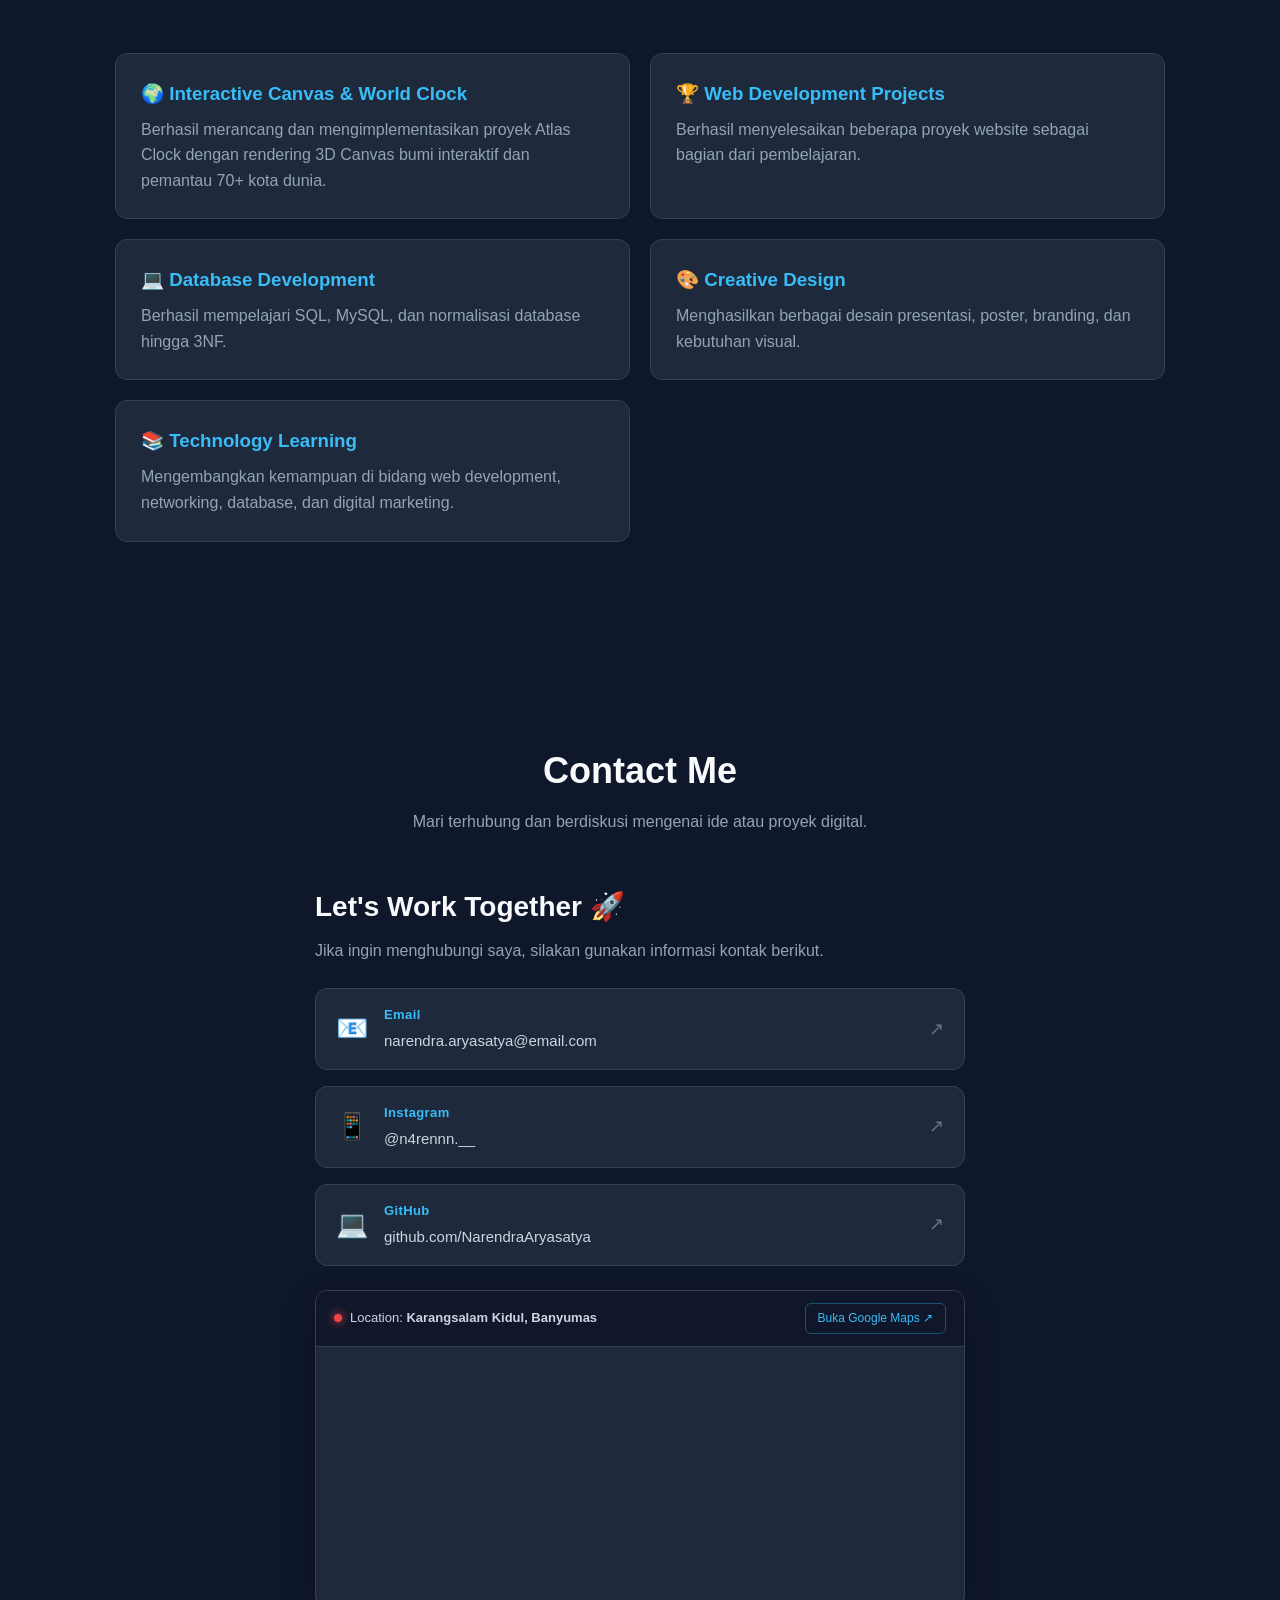
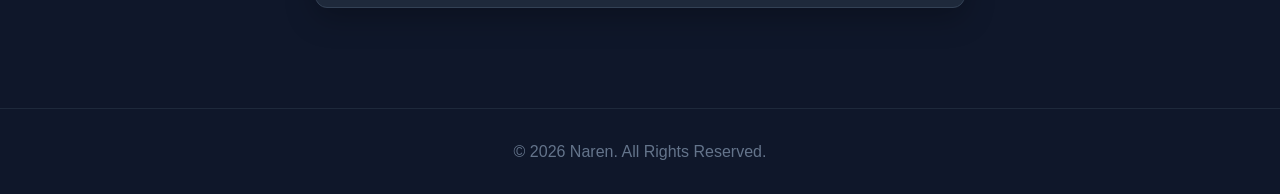
==== commit a240373d: "Update index.html" ====
--- a/index.html
+++ b/index.html
@@ -270,7 +270,7 @@
 
         <div class="timeline">
 
-            <div class="timeline-item">
+            <!-- <div class="timeline-item">
 
                 <span>Oktober 2025</span>
 
@@ -282,7 +282,7 @@
                     jaringan.
                 </p>
 
-            </div>
+            </div> -->
 
 
             <div class="timeline-item">
@@ -622,4 +622,4 @@
 
 </body>
 
-</html>+</html>
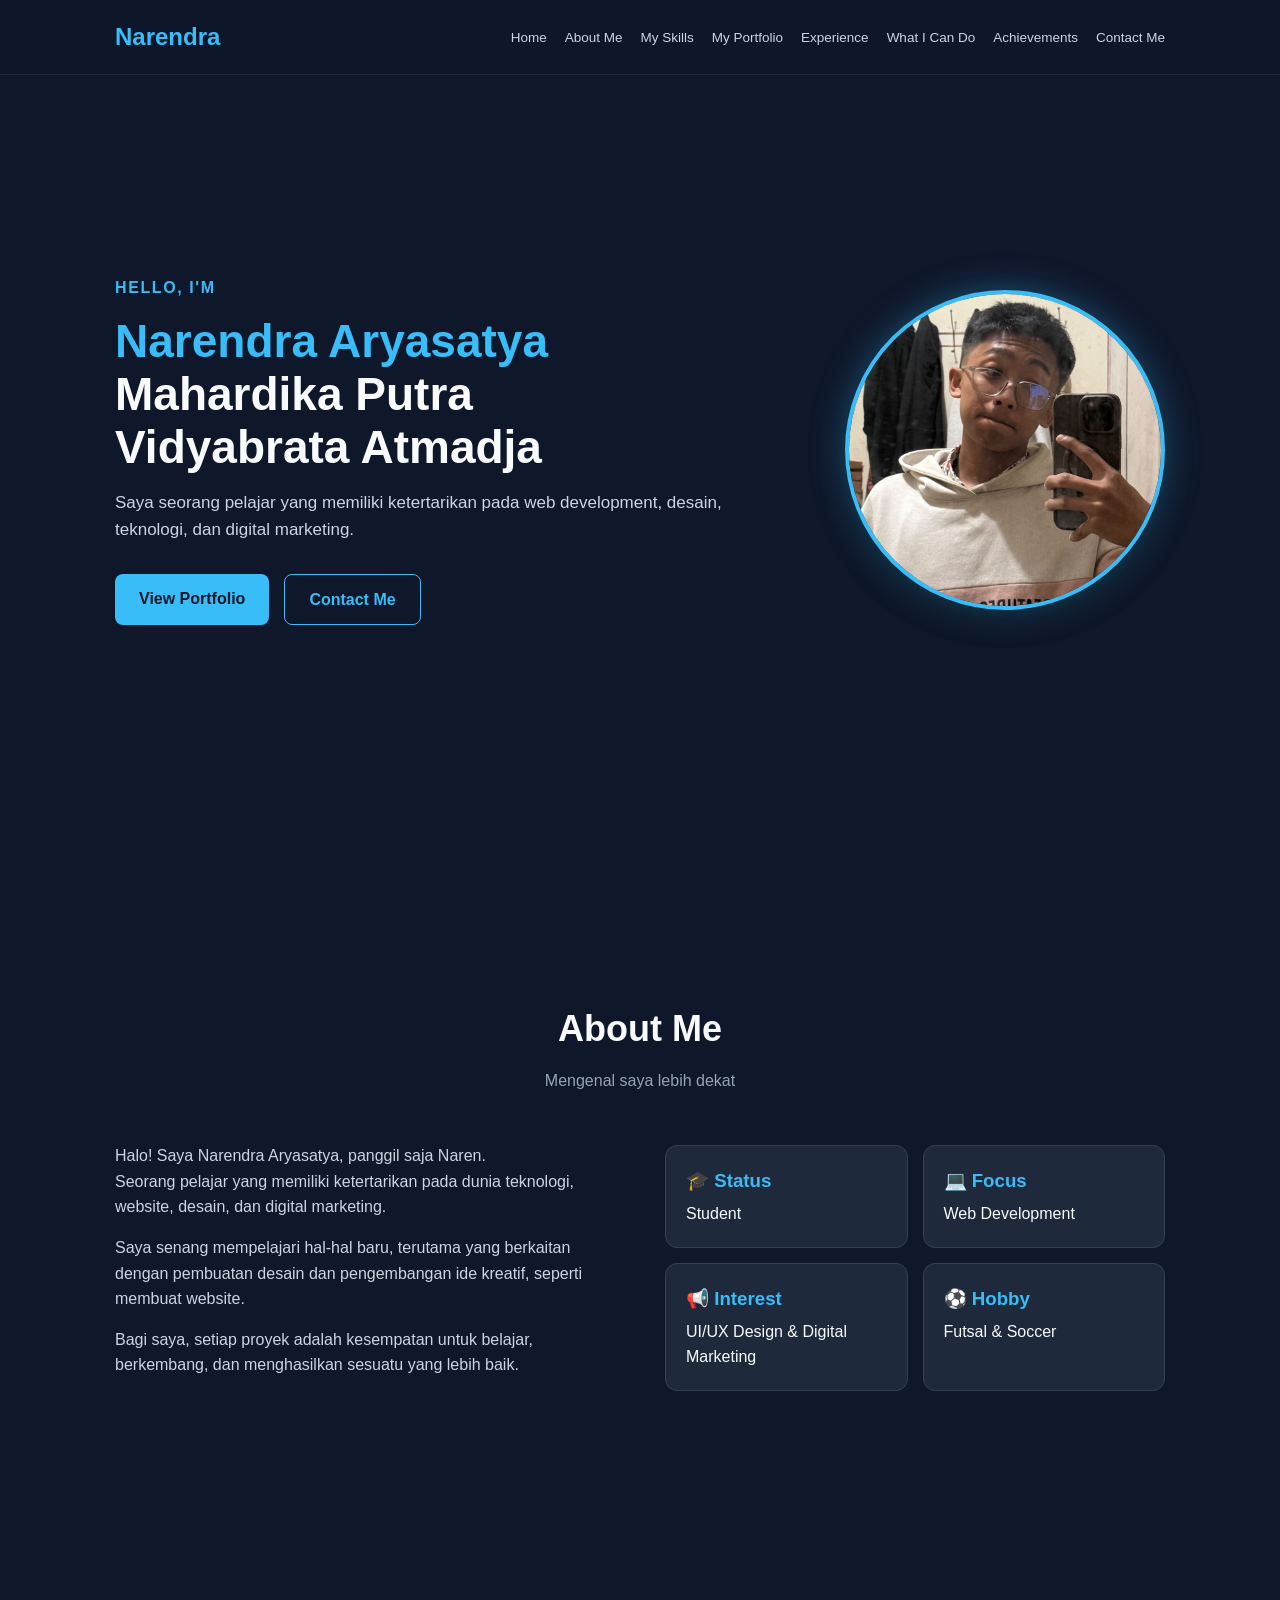
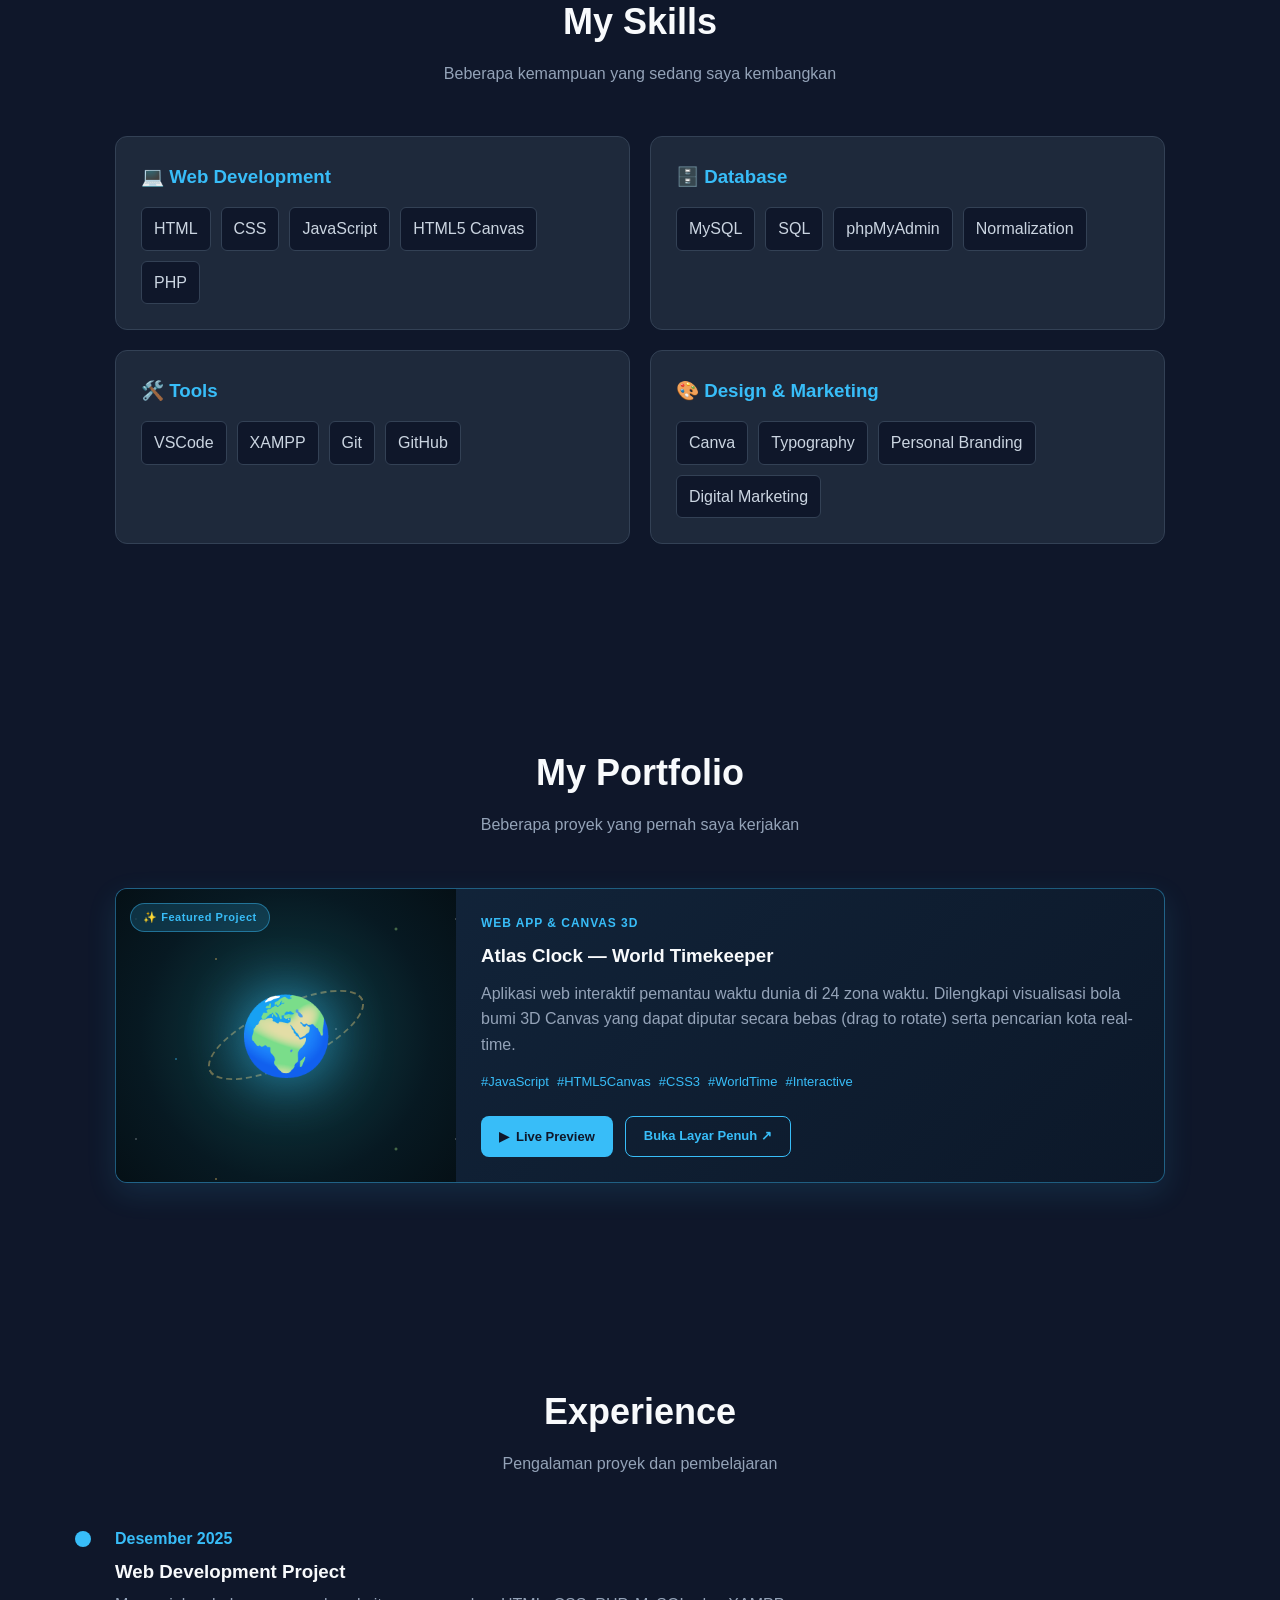
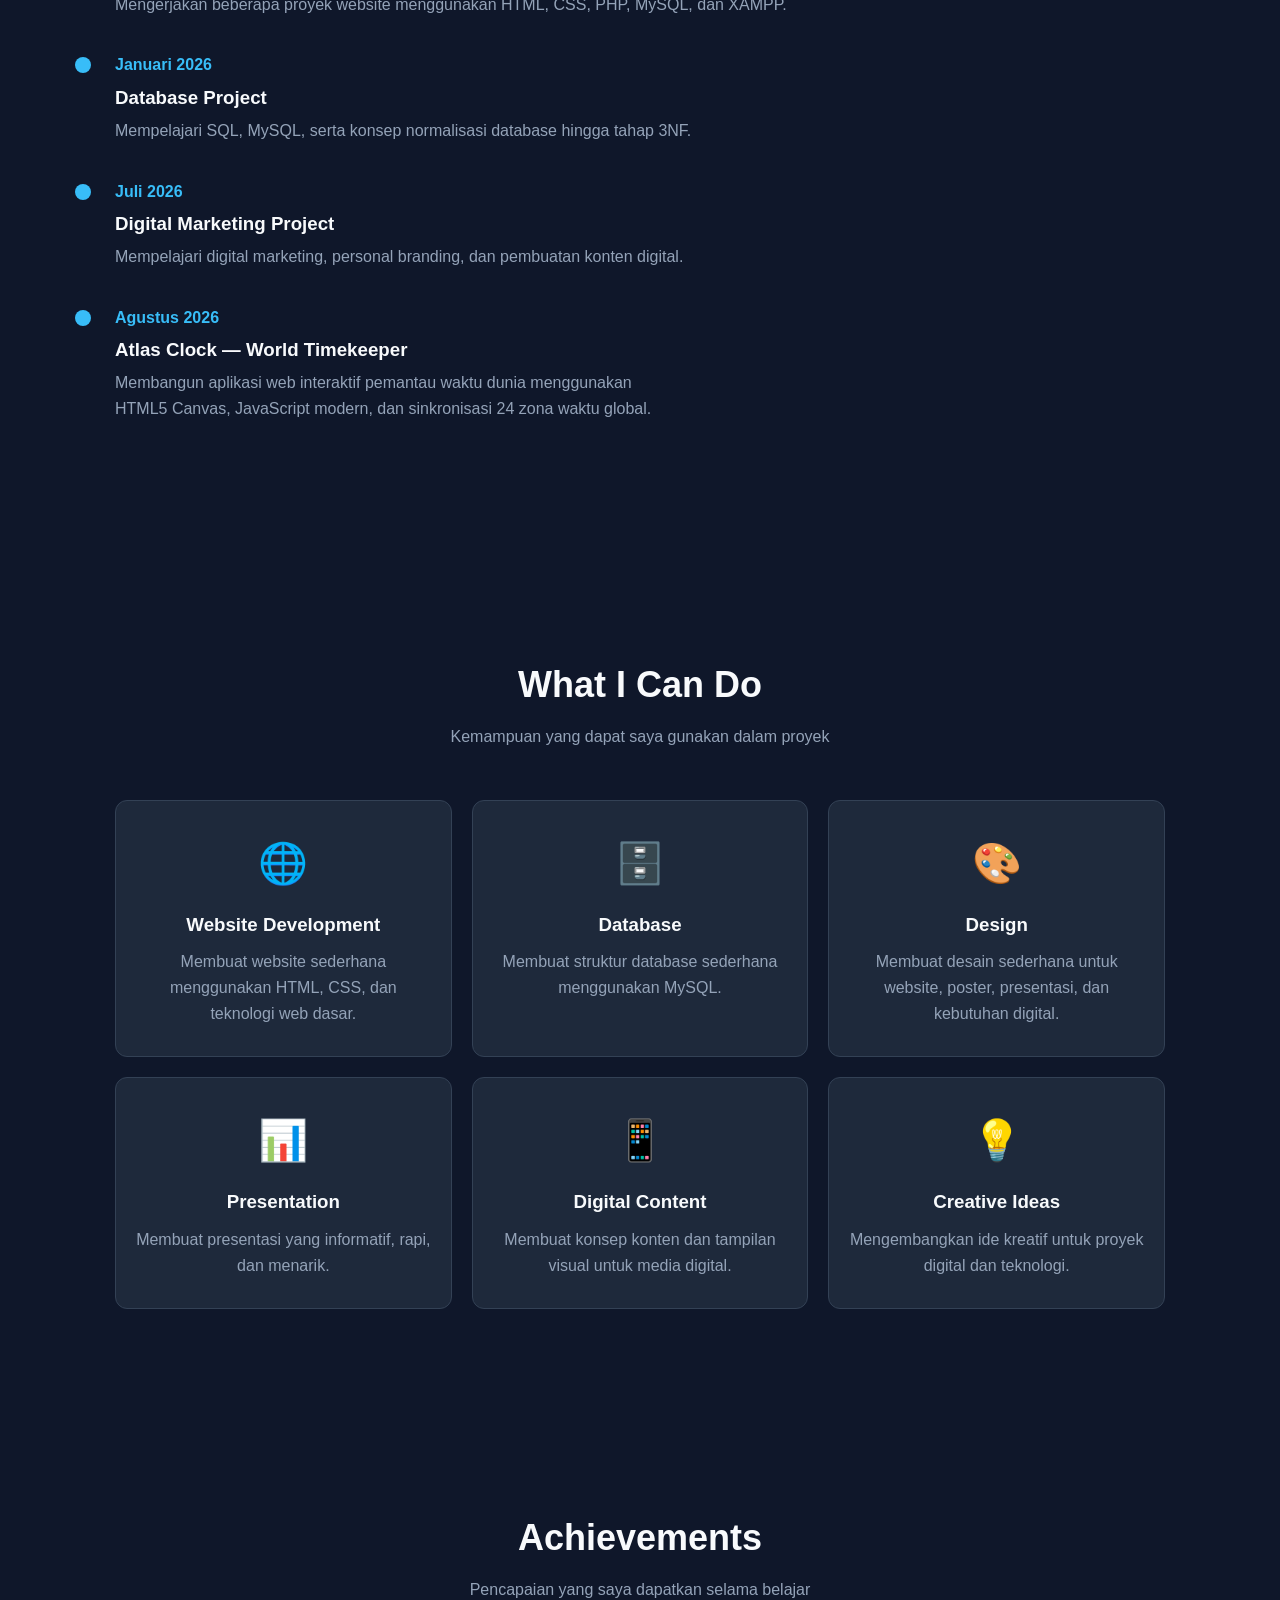
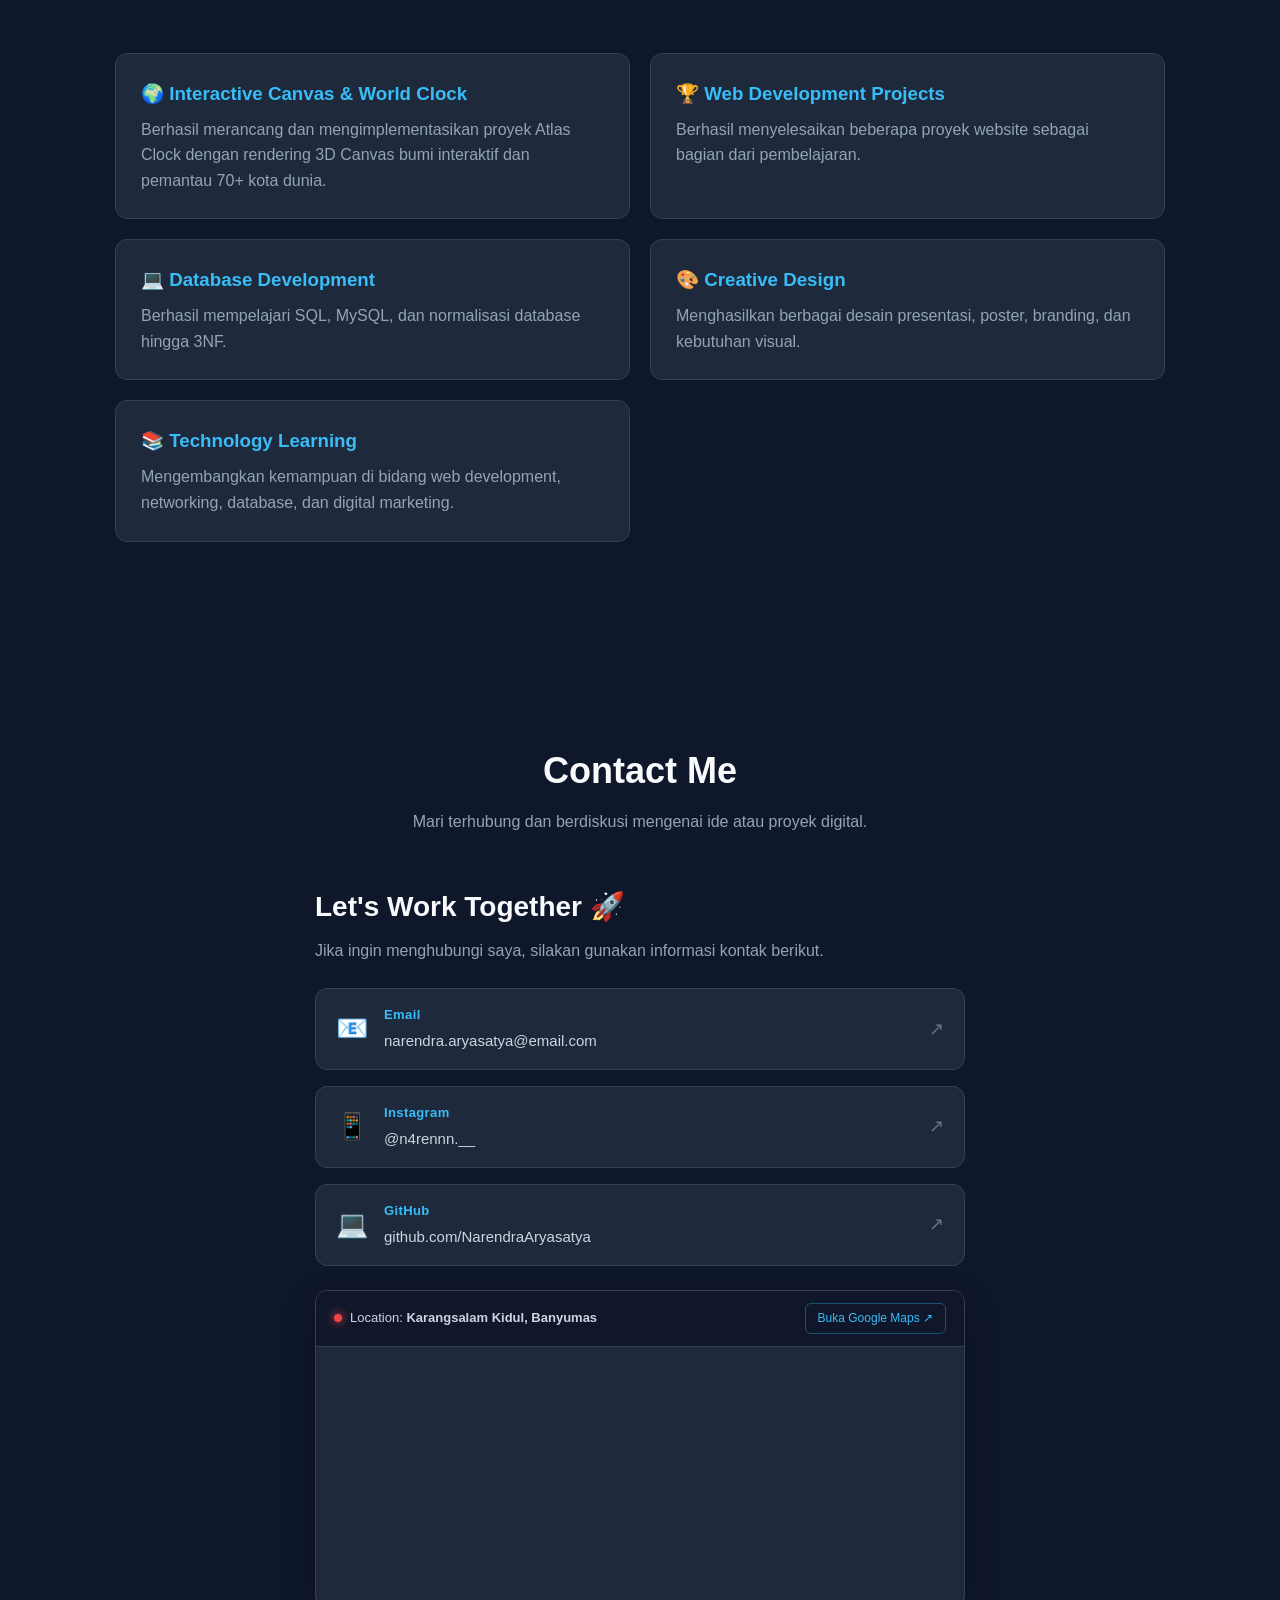
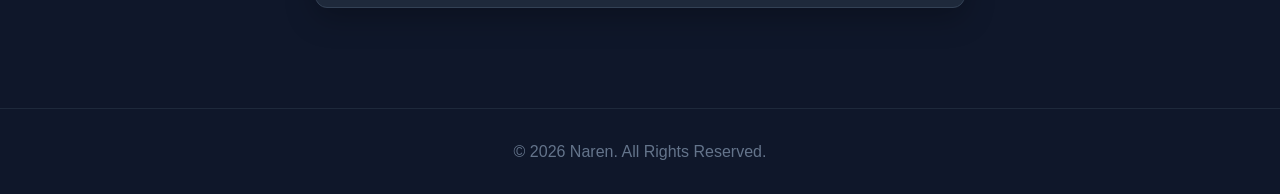
==== commit 3ccae060: "Comment out timeline div in index.html Commented out the timeline div in index.html." ====
--- a/index.html
+++ b/index.html
@@ -268,7 +268,7 @@
             <p>Pengalaman proyek dan pembelajaran</p>
         </div>
 
-        <div class="timeline">
+        <!-- <div class="timeline"> -->
 
             <!-- <div class="timeline-item">
 
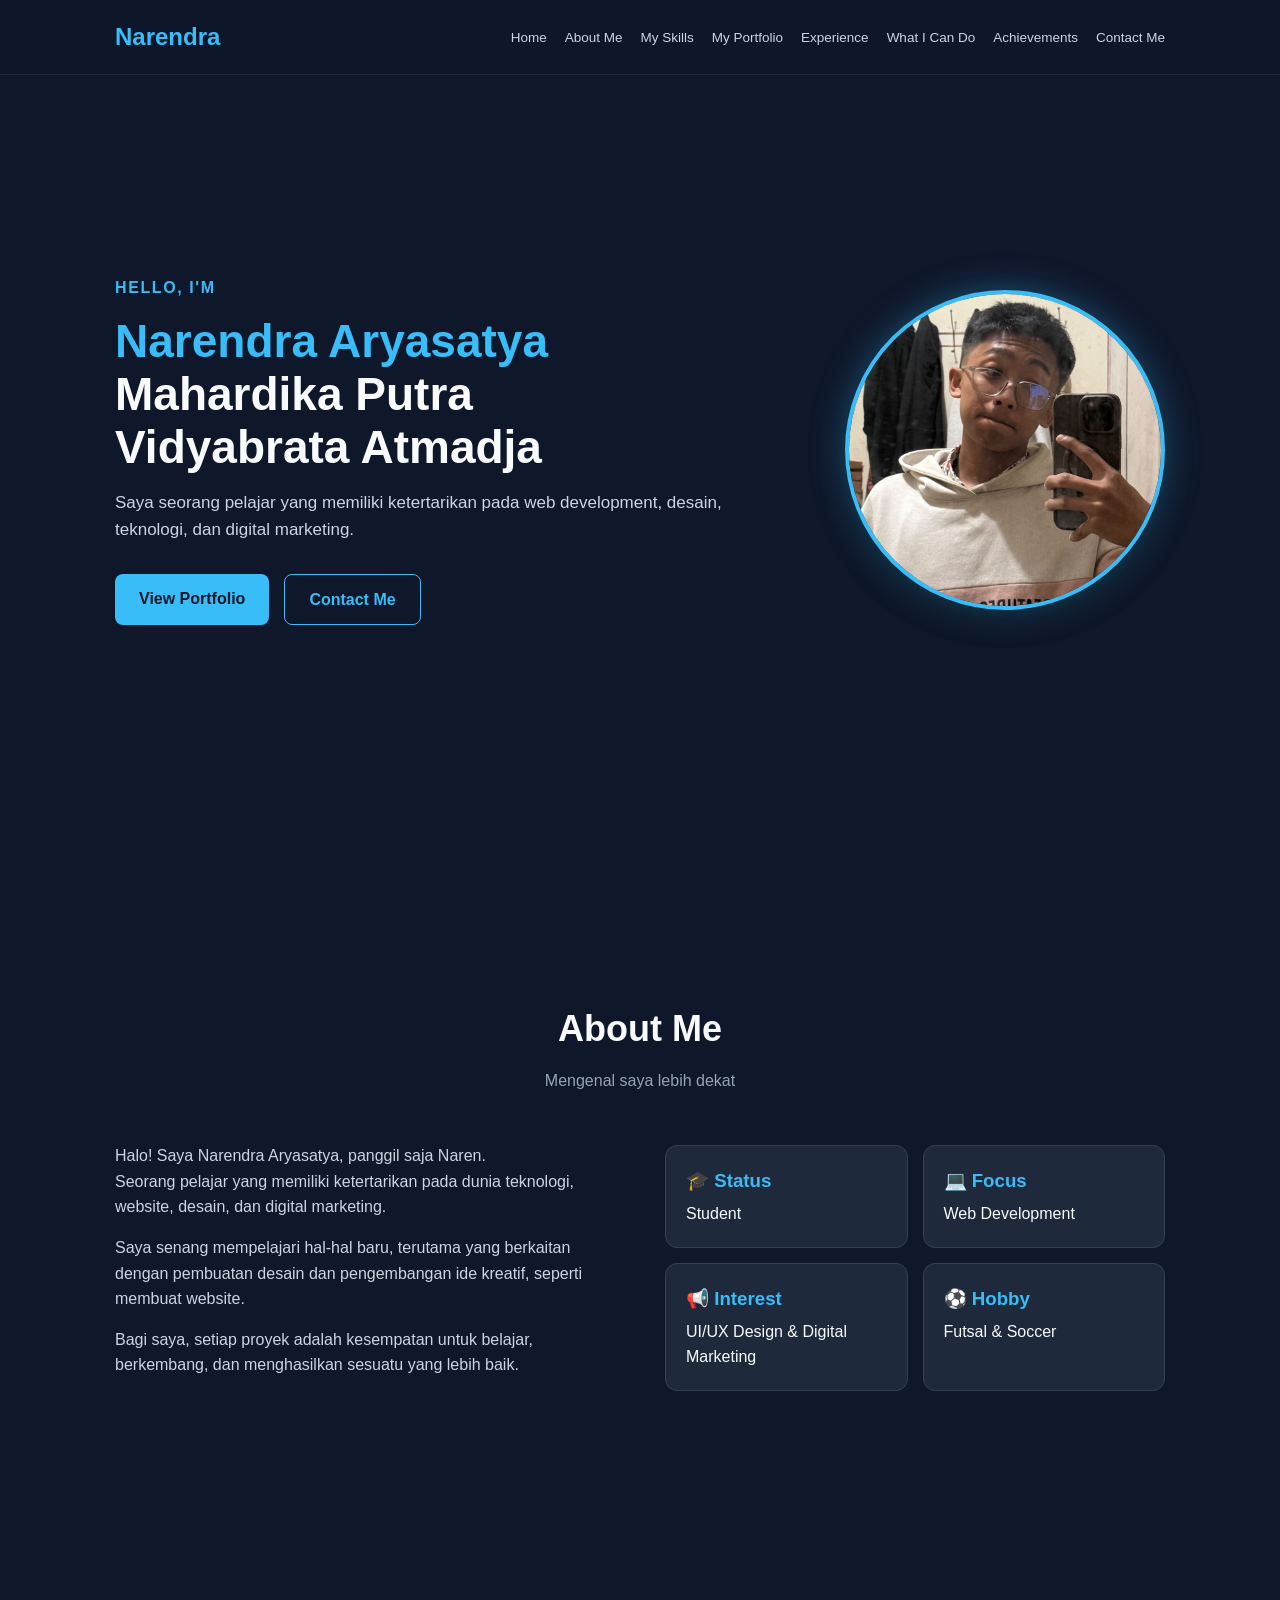
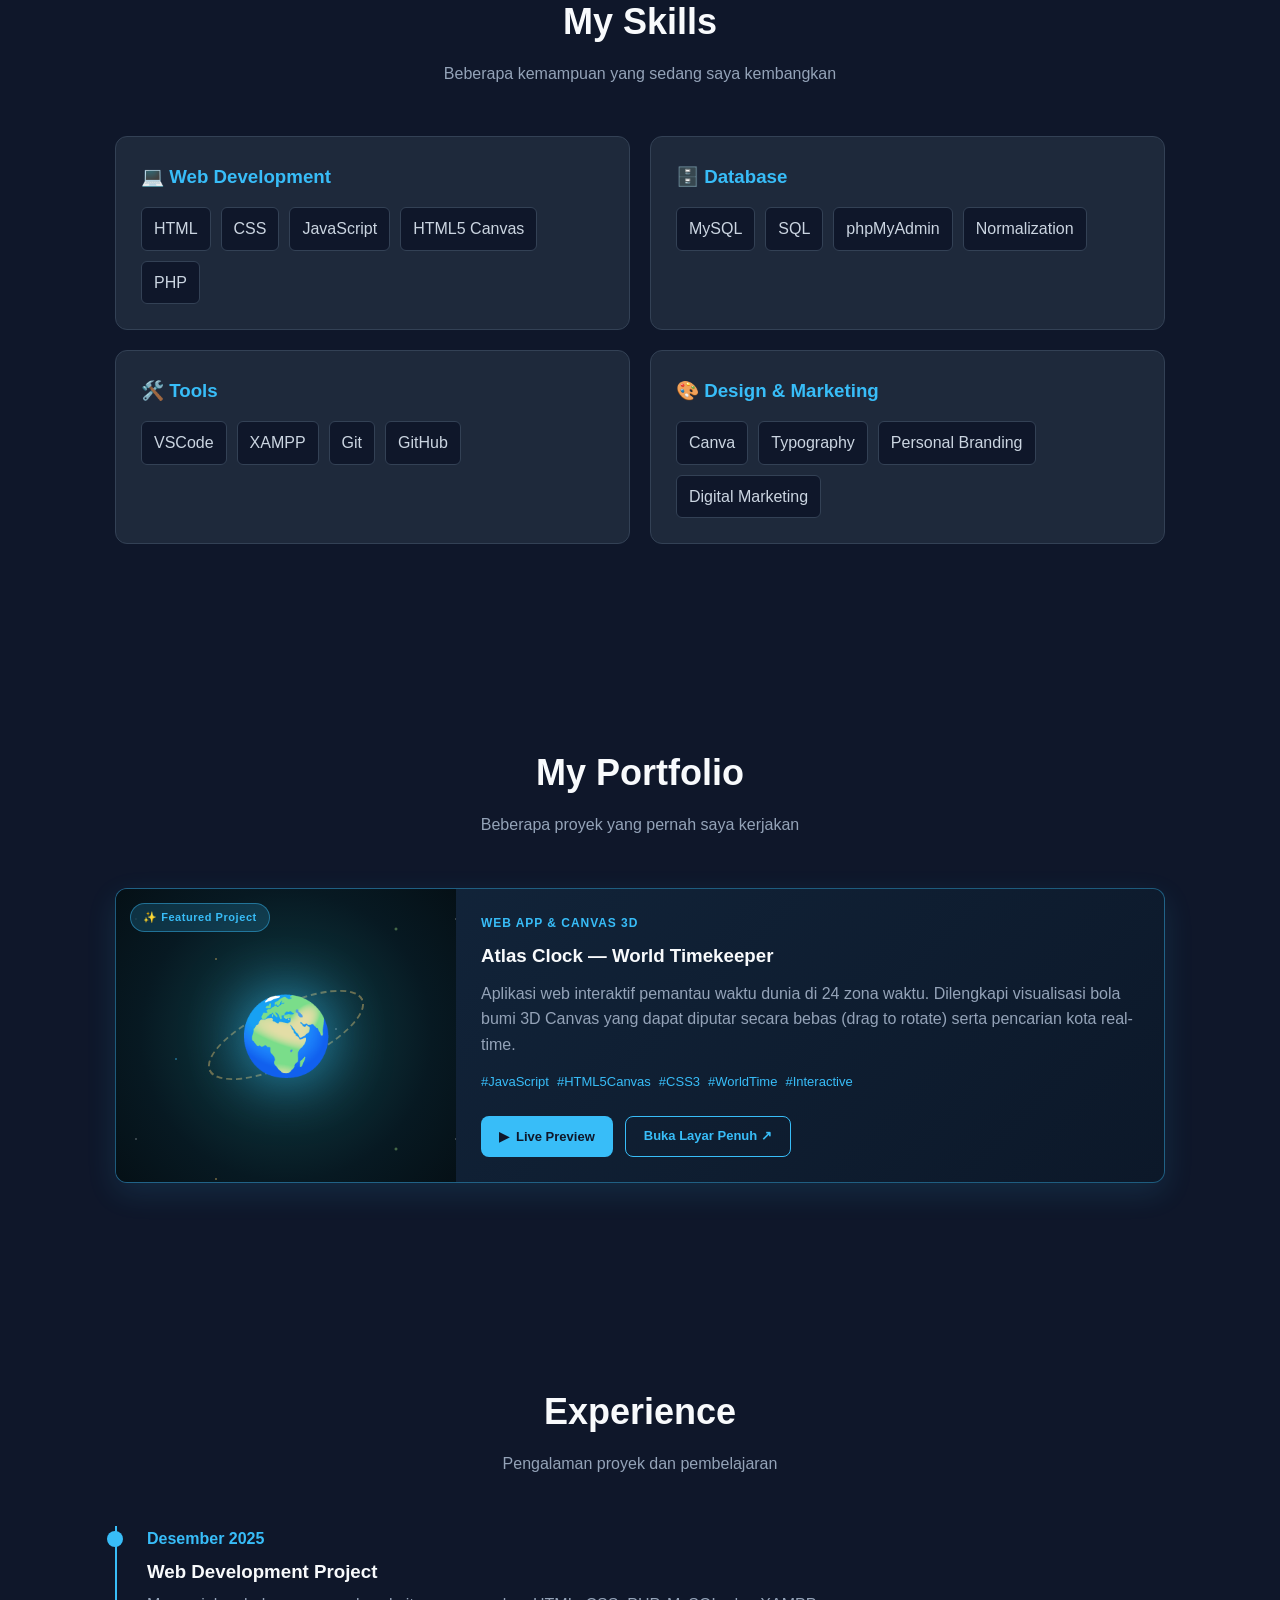
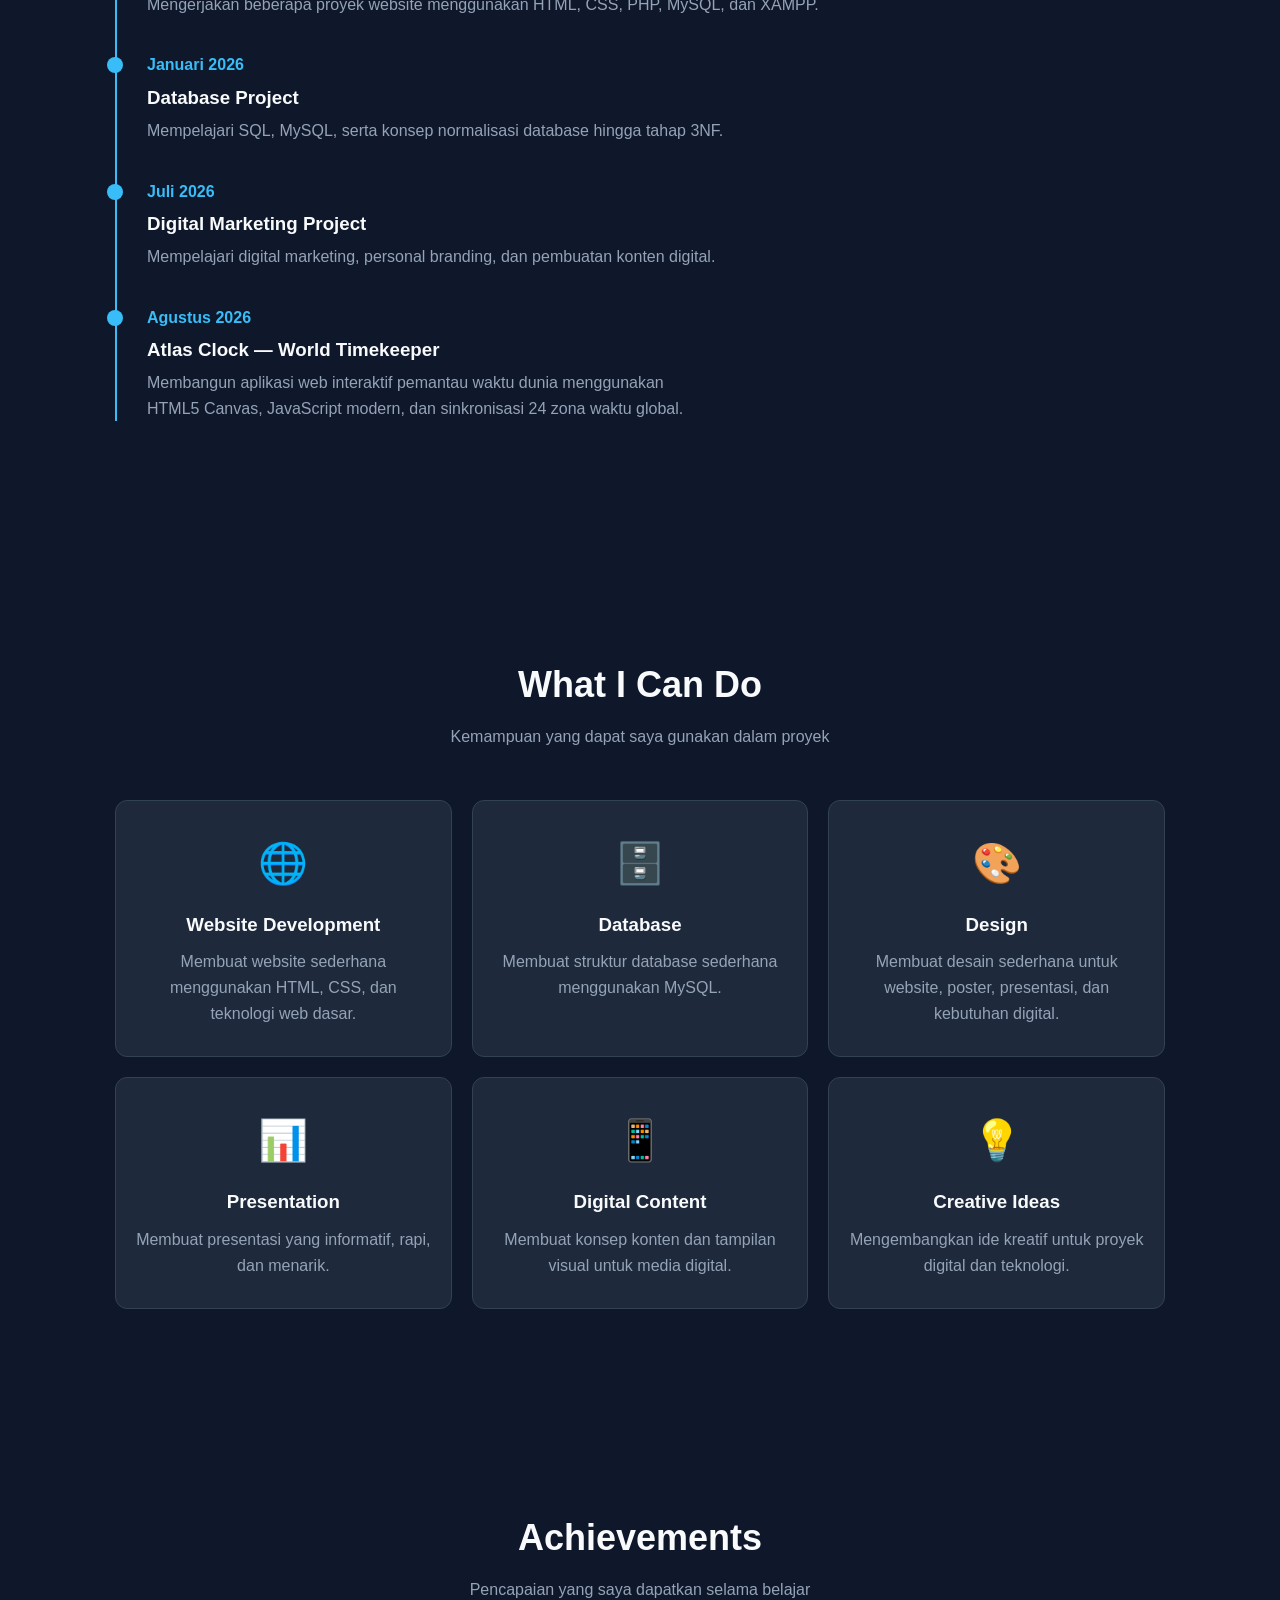
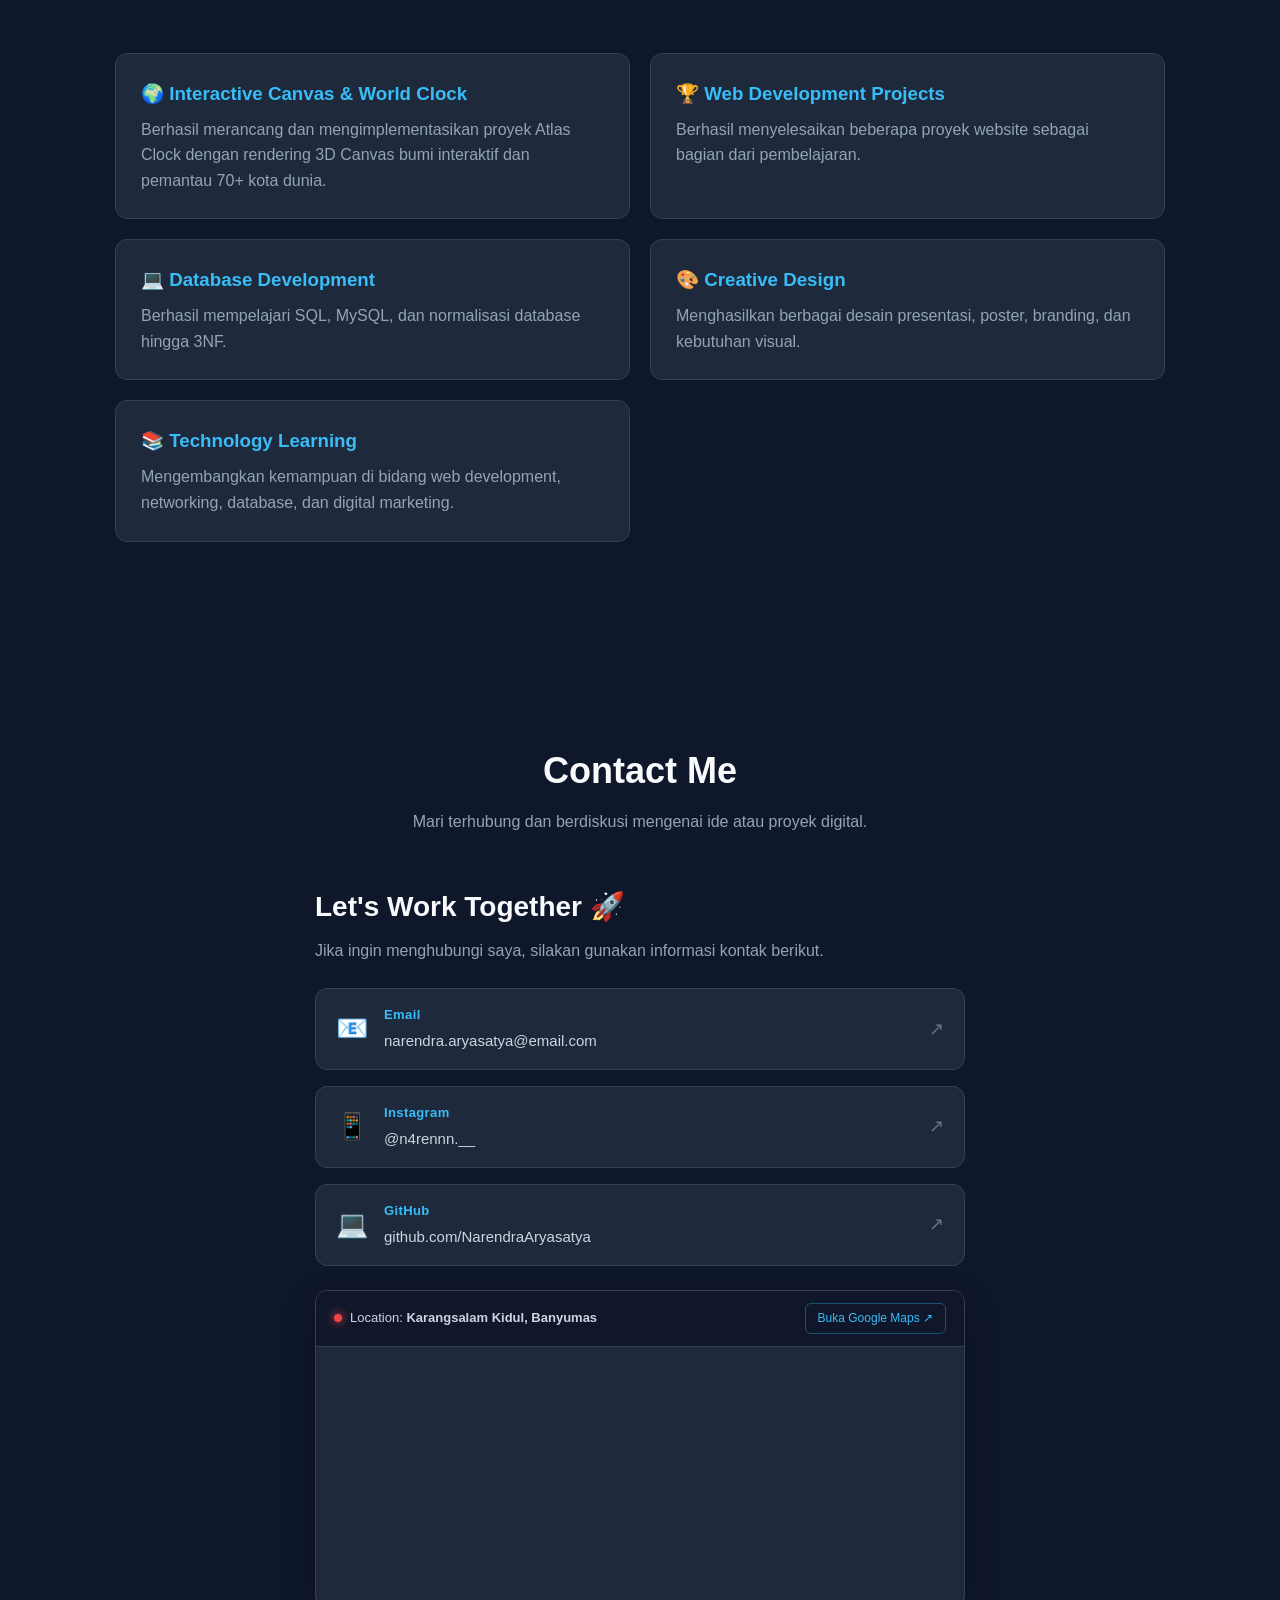
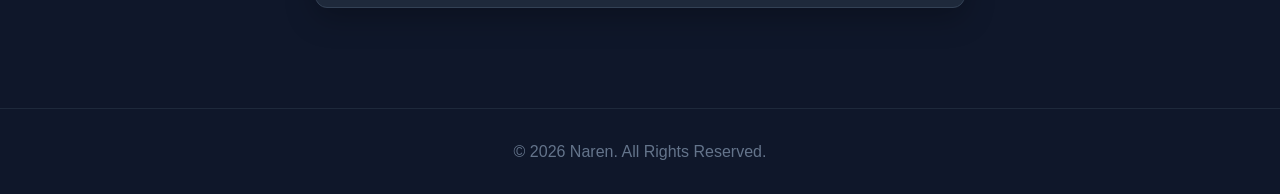
==== commit 1234f035: "Uncomment timeline div in index.html" ====
--- a/index.html
+++ b/index.html
@@ -268,7 +268,7 @@
             <p>Pengalaman proyek dan pembelajaran</p>
         </div>
 
-        <!-- <div class="timeline"> -->
+        <div class="timeline">
 
             <!-- <div class="timeline-item">
 
